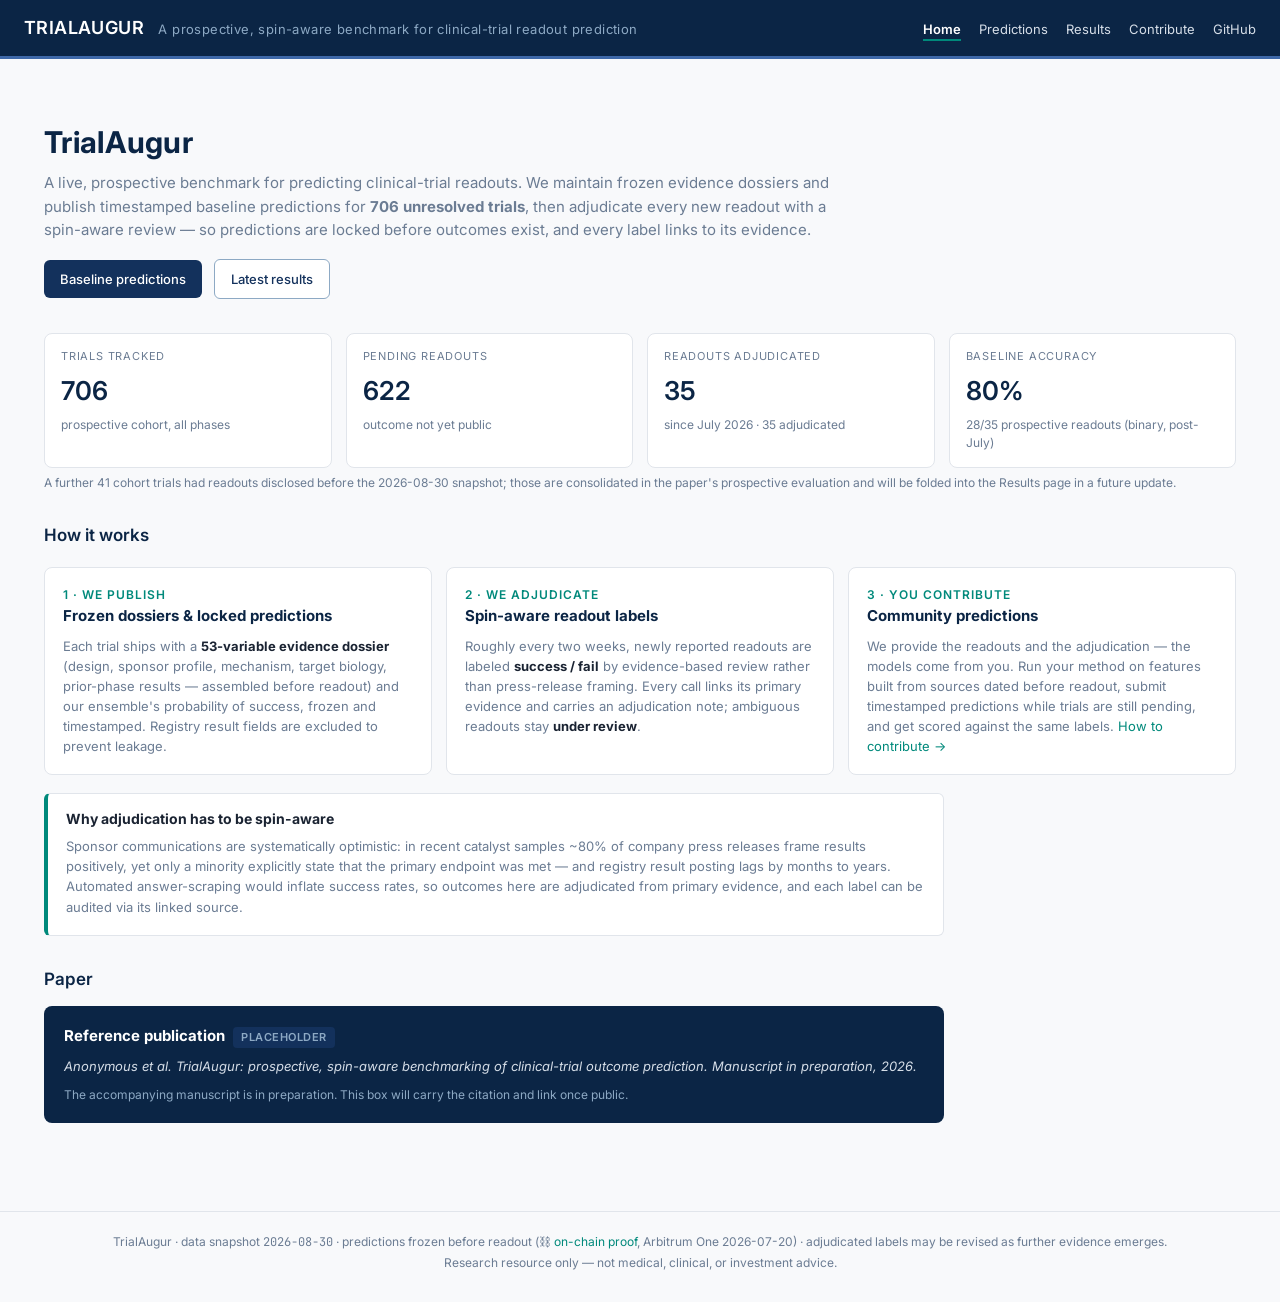
==== index.html @ 7155c8dd "TrialAugur static site Co-Authored-By: Claude Fable 5 <noreply@anthropic.com> Claude-Session: https:" ====
<!doctype html>
<html lang="en">
<head>
  <meta charset="utf-8">
  <meta name="viewport" content="width=device-width, initial-scale=1">
  <title>TrialAugur — prospective clinical-trial readout benchmark</title>
  <meta name="description" content="A prospective, spin-aware benchmark for clinical-trial outcome prediction: frozen evidence dossiers, timestamped baseline predictions, and biweekly adjudicated readouts.">
  <link rel="icon" href="data:image/svg+xml,<svg xmlns='http://www.w3.org/2000/svg' viewBox='0 0 100 100'><text y='.9em' font-size='90'>🔮</text></svg>">
  <link rel="preconnect" href="https://fonts.googleapis.com">
  <link rel="preconnect" href="https://fonts.gstatic.com" crossorigin>
  <link href="https://fonts.googleapis.com/css2?family=Inter:wght@400;500;600;700&family=JetBrains+Mono:wght@500;600&display=swap" rel="stylesheet">
  <link rel="stylesheet" href="css/style.css?v=2">
  <script src="js/config.js?v=1"></script>
</head>
<body data-page="home">
  <div id="site-header"></div>

  <div class="container">
    <section class="hero">
      <h1>TrialAugur</h1>
      <p>A live, prospective benchmark for predicting clinical-trial readouts.
        We maintain frozen evidence dossiers and publish timestamped baseline
        predictions for <b>706 unresolved trials</b>, then adjudicate every new
        readout with a spin-aware review — so predictions are locked before
        outcomes exist, and every label links to its evidence.</p>
      <p style="margin-top:14px">
        <a class="btn" href="predictions.html">Baseline predictions</a>
        <a class="btn secondary" href="results.html">Latest results</a>
      </p>
    </section>

    <section class="stats" id="stats">
      <div class="stat-card"><div class="label">Trials tracked</div><div class="value" id="stat-cohort">—</div><div class="detail">prospective cohort, all phases</div></div>
      <div class="stat-card"><div class="label">Pending readouts</div><div class="value" id="stat-pending">—</div><div class="detail">outcome not yet public</div></div>
      <div class="stat-card"><div class="label">Readouts adjudicated</div><div class="value" id="stat-reported">—</div><div class="detail" id="stat-reported-detail">since July 2026</div></div>
      <div class="stat-card"><div class="label">Baseline accuracy</div><div class="value" id="stat-acc">—</div><div class="detail" id="stat-acc-detail">on adjudicated readouts</div></div>
    </section>
    <p class="stats-footnote" id="stats-footnote"></p>

    <h2 class="section-title">How it works</h2>
    <section class="cards">
      <div class="card">
        <div class="step">1 · WE PUBLISH</div>
        <h3>Frozen dossiers &amp; locked predictions</h3>
        <p>Each trial ships with a <b>53-variable evidence dossier</b> (design,
          sponsor profile, mechanism, target biology, prior-phase results — assembled
          before readout) and our ensemble's probability of success, frozen and
          timestamped. Registry result fields are excluded to prevent leakage.</p>
      </div>
      <div class="card">
        <div class="step">2 · WE ADJUDICATE</div>
        <h3>Spin-aware readout labels</h3>
        <p>Roughly every two weeks, newly reported readouts are labeled
          <b>success / fail</b> by evidence-based review rather than press-release
          framing. Every call links its primary evidence and carries an
          adjudication note; ambiguous readouts stay <b>under review</b>.</p>
      </div>
      <div class="card">
        <div class="step">3 · YOU CONTRIBUTE</div>
        <h3>Community predictions</h3>
        <p>We provide the readouts and the adjudication — the models come from you.
          Run your method on features built from sources dated before readout,
          submit timestamped predictions while trials are still pending, and get
          scored against the same labels.
          <a href="contribute.html">How to contribute →</a></p>
      </div>
    </section>

    <div class="callout">
      <h3>Why adjudication has to be spin-aware</h3>
      <p>Sponsor communications are systematically optimistic: in recent catalyst
        samples ~80% of company press releases frame results positively, yet only a
        minority explicitly state that the primary endpoint was met — and registry
        result posting lags by months to years. Automated answer-scraping would
        inflate success rates, so outcomes here are adjudicated from primary
        evidence, and each label can be audited via its linked source.</p>
    </div>

    <h2 class="section-title">Paper</h2>
    <div class="paper-box">
      <h3>Reference publication<span class="placeholder-tag" id="paper-tag">PLACEHOLDER</span></h3>
      <div class="cite" id="paper-cite">—</div>
      <p style="font-size:12px;margin:10px 0 0;color:var(--navy-300)" id="paper-note">
        The accompanying manuscript is in preparation. This box will carry the
        citation and link once public.</p>
    </div>
  </div>

  <div id="site-footer"></div>
  <script src="js/common.js?v=1"></script>
  <script src="js/home.js?v=2"></script>
</body>
</html>
---- css/style.css ----
/* TrialAugur — navy/professional theme (same family as pharma-pipeline-web) */

:root {
  --navy-900: #0B2545;
  --navy-700: #13315C;
  --navy-500: #3E68A8;
  --navy-300: #8DA9C4;
  --navy-100: #D6DEE8;
  --bg: #F8F9FB;
  --surface: #FFFFFF;
  --border: #E1E5EB;
  --text: #1A2332;
  --text-muted: #6B7C93;
  --accent: #00897B;

  /* status colors: always paired with a text label, never color alone */
  --ok-bg: #DFF1E5;      --ok-ink: #14603A;
  --bad-bg: #FBE4E1;     --bad-ink: #96261B;
  --warn-bg: #FCEFD6;    --warn-ink: #7A5200;
  --neutral-bg: #E9EDF2; --neutral-ink: #4E5E73;
  --info-bg: #DEE8F5;    --info-ink: #1C4D8F;
}

* { box-sizing: border-box; }

html, body {
  margin: 0;
  padding: 0;
  background: var(--bg);
  color: var(--text);
  font-family: 'Inter', -apple-system, BlinkMacSystemFont, 'Segoe UI', Helvetica, Arial, sans-serif;
  font-size: 14px;
  line-height: 1.55;
  -webkit-font-smoothing: antialiased;
}

a { color: var(--accent); text-decoration: none; }
a:hover { text-decoration: underline; }
.mono { font-family: 'JetBrains Mono', 'SF Mono', Menlo, monospace; }

/* ---------- top bar ---------- */
header.topbar {
  background: var(--navy-900);
  color: #fff;
  padding: 14px 24px;
  display: flex;
  align-items: baseline;
  justify-content: space-between;
  gap: 16px;
  flex-wrap: wrap;
  border-bottom: 3px solid var(--navy-500);
}
header.topbar .brand { font-size: 18px; font-weight: 600; letter-spacing: 0.4px; }
header.topbar .brand a { color: #fff; }
header.topbar .brand a:hover { text-decoration: none; }
header.topbar .brand .sub {
  font-weight: 400; color: var(--navy-300);
  margin-left: 10px; font-size: 13px;
}
header.topbar nav { display: flex; flex-wrap: wrap; gap: 2px 18px; }
header.topbar nav a { color: var(--navy-100); font-size: 13px; }
header.topbar nav a:hover { color: #fff; text-decoration: none; }
header.topbar nav a.active { color: #fff; font-weight: 600; border-bottom: 2px solid var(--accent); }

/* ---------- page scaffolding ---------- */
.container { max-width: 1240px; margin: 0 auto; padding: 24px; }
.container.narrow { max-width: 900px; }

.page-title { font-size: 22px; font-weight: 600; margin: 4px 0 4px; color: var(--navy-900); }
.page-intro { color: var(--text-muted); max-width: 860px; margin: 0 0 18px; }
.page-intro b { color: var(--text); }

/* ---------- hero (home) ---------- */
.hero { padding: 36px 0 8px; }
.hero h1 { font-size: 30px; margin: 0 0 6px; color: var(--navy-900); letter-spacing: 0.3px; }
.hero p { font-size: 15px; color: var(--text-muted); max-width: 820px; margin: 0; }

/* ---------- stat tiles ---------- */
.stats {
  display: grid;
  grid-template-columns: repeat(auto-fit, minmax(170px, 1fr));
  gap: 14px;
  margin: 22px 0 6px;
}
.stat-card {
  background: var(--surface);
  border: 1px solid var(--border);
  border-radius: 8px;
  padding: 14px 16px;
}
.stat-card .label {
  font-size: 11px; text-transform: uppercase; letter-spacing: 0.8px;
  color: var(--text-muted); margin-bottom: 6px;
}
.stat-card .value { font-size: 26px; font-weight: 600; color: var(--navy-900); }
.stat-card .detail { font-size: 12px; color: var(--text-muted); margin-top: 4px; }
.stats-footnote { font-size: 12px; color: var(--text-muted); margin: 6px 0 0; }

/* ---------- cards / sections ---------- */
.cards {
  display: grid;
  grid-template-columns: repeat(auto-fit, minmax(260px, 1fr));
  gap: 14px;
  margin: 18px 0;
}
.card {
  background: var(--surface);
  border: 1px solid var(--border);
  border-radius: 8px;
  padding: 18px;
}
.card h3 { margin: 0 0 8px; font-size: 15px; color: var(--navy-900); }
.card .step { color: var(--accent); font-weight: 600; font-size: 12px; letter-spacing: 1px; }
.card p { margin: 6px 0 0; color: var(--text-muted); font-size: 13px; }
.card p b, .card p a { color: var(--text); }
.card p a { color: var(--accent); }

.section-title { font-size: 17px; font-weight: 600; color: var(--navy-900); margin: 30px 0 4px; }

.callout {
  background: var(--surface);
  border: 1px solid var(--border);
  border-left: 4px solid var(--accent);
  border-radius: 6px;
  padding: 14px 18px;
  margin: 14px 0;
  max-width: 900px;
}
.callout h3 { margin: 0 0 6px; font-size: 14px; }
.callout p { margin: 4px 0; font-size: 13px; color: var(--text-muted); }

.paper-box {
  background: var(--navy-900);
  color: var(--navy-100);
  border-radius: 8px;
  padding: 18px 20px;
  margin: 14px 0 24px;
  max-width: 900px;
}
.paper-box h3 { color: #fff; margin: 0 0 8px; font-size: 15px; }
.paper-box .cite { font-size: 13px; font-style: italic; }
.paper-box .placeholder-tag {
  display: inline-block; font-style: normal; font-size: 11px; font-weight: 600;
  background: var(--navy-700); color: var(--navy-300);
  border-radius: 4px; padding: 2px 8px; margin-left: 8px; letter-spacing: 0.5px;
}
.paper-box a { color: #8FD9CF; }

/* ---------- buttons ---------- */
.btn {
  display: inline-block;
  background: var(--navy-700);
  color: #fff;
  border-radius: 6px;
  padding: 9px 16px;
  font-size: 13px;
  font-weight: 500;
  margin: 4px 8px 4px 0;
}
.btn:hover { background: var(--navy-500); text-decoration: none; }
.btn .size { color: var(--navy-300); font-weight: 400; margin-left: 6px; }
.btn.secondary { background: var(--surface); color: var(--navy-700); border: 1px solid var(--navy-300); }
.btn.secondary:hover { background: var(--navy-100); }

/* ---------- badges ---------- */
.badge {
  display: inline-block;
  border-radius: 999px;
  padding: 2px 10px;
  font-size: 12px;
  font-weight: 600;
  white-space: nowrap;
}
.b-success { background: var(--ok-bg); color: var(--ok-ink); }
.b-fail { background: var(--bad-bg); color: var(--bad-ink); }
.b-unclear { background: var(--warn-bg); color: var(--warn-ink); }
.b-pending { background: var(--neutral-bg); color: var(--neutral-ink); }
.b-reported { background: var(--info-bg); color: var(--info-ink); }
.b-call-s { background: var(--surface); color: var(--ok-ink); border: 1px solid var(--ok-ink); }
.b-call-f { background: var(--surface); color: var(--bad-ink); border: 1px solid var(--bad-ink); }

.tick-good { color: var(--ok-ink); font-weight: 700; }
.tick-bad { color: var(--bad-ink); font-weight: 700; }
.muted { color: var(--text-muted); }

/* ---------- on-chain proof block ---------- */
details.chain-proof {
  background: var(--surface);
  border: 1px solid var(--border);
  border-radius: 6px;
  margin: 0 0 6px;
  max-width: 900px;
  font-size: 12.5px;
}
details.chain-proof summary {
  cursor: pointer;
  padding: 8px 12px;
  color: var(--text-muted);
  list-style-position: inside;
}
details.chain-proof summary:hover { color: var(--text); }
details.chain-proof .chain-body { padding: 2px 14px 12px; color: var(--text-muted); }
details.chain-proof .chain-body p { margin: 6px 0; }
details.chain-proof table { border-collapse: collapse; margin: 8px 0; }
details.chain-proof th, details.chain-proof td {
  border: 1px solid var(--border); padding: 4px 9px; font-size: 12px; text-align: left;
}
details.chain-proof th { background: #EFF2F6; color: var(--navy-900); }
details.chain-proof .chain-alt { color: var(--text-muted); font-size: 11px; margin-left: 6px; }

/* ---------- filter row ---------- */
.filters {
  display: flex;
  flex-wrap: wrap;
  gap: 10px;
  align-items: center;
  margin: 14px 0;
}
.filters input[type="search"], .filters select {
  border: 1px solid var(--border);
  border-radius: 6px;
  background: var(--surface);
  color: var(--text);
  padding: 8px 10px;
  font-size: 13px;
  font-family: inherit;
}
.filters input[type="search"] { min-width: 260px; flex: 1 1 260px; max-width: 420px; }
.filters .hint { color: var(--text-muted); font-size: 12px; margin-left: auto; }

/* ---------- tables (Tabulator overrides) ---------- */
#grid { border: 1px solid var(--border); border-radius: 8px; overflow: hidden; background: var(--surface); }
.tabulator { border: none; background: var(--surface); font-size: 13px; }
.tabulator .tabulator-header {
  background: #EFF2F6; border-bottom: 2px solid var(--navy-100);
  color: var(--navy-900); font-weight: 600;
}
.tabulator .tabulator-header .tabulator-col { background: transparent; }
.tabulator-row { border-bottom: 1px solid #EDF0F4; }
.tabulator-row.tabulator-row-even { background: #FBFCFD; }
.tabulator-row:hover { background: #F0F4F9 !important; }
.tabulator .tabulator-cell { padding: 8px 10px; }
.tabulator .tabulator-cell.wrap { white-space: normal; line-height: 1.4; }
a.nct { color: var(--navy-500); font-weight: 600; }

/* ---------- trial detail (dossier) page ---------- */
.tabulator-row { cursor: pointer; }
.kv-card { padding: 6px 18px 10px; }
.kv-card .kv {
  display: grid;
  grid-template-columns: 260px 1fr;
  gap: 12px;
  padding: 7px 0;
  border-bottom: 1px solid #EDF0F4;
  font-size: 13px;
}
.kv-card .kv:last-child, .kv-card details.field:last-child { border-bottom: none; }
.kv-card .k, details.field .k {
  color: var(--text-muted);
  font-family: 'JetBrains Mono', Menlo, monospace;
  font-size: 12px;
  word-break: break-all;
}
.kv-card .v { color: var(--text); overflow-wrap: anywhere; }
.kv-card details.field { border-bottom: 1px solid #EDF0F4; padding: 7px 0; font-size: 13px; }
.kv-card details.field summary {
  cursor: pointer;
  display: grid;
  grid-template-columns: 260px 1fr;
  gap: 12px;
  list-style: none;
}
.kv-card details.field summary::before { content: "▸ "; color: var(--text-muted); position: absolute; margin-left: -14px; }
.kv-card details.field[open] summary::before { content: "▾ "; }
.kv-card pre.val {
  background: #F4F6F9;
  border: 1px solid var(--border);
  border-radius: 6px;
  padding: 10px 12px;
  margin: 8px 0 4px;
  overflow-x: auto;
  max-height: 480px;
  overflow-y: auto;
  white-space: pre-wrap;
  overflow-wrap: anywhere;
  font-family: 'JetBrains Mono', Menlo, monospace;
  font-size: 12px;
  line-height: 1.5;
}
@media (max-width: 640px) {
  .kv-card .kv, .kv-card details.field summary { grid-template-columns: 1fr; gap: 2px; }
}

/* ---------- prose pages (contribute) ---------- */
.prose { max-width: 860px; }
.prose h2 { font-size: 17px; color: var(--navy-900); margin: 26px 0 8px; }
.prose p, .prose li { font-size: 14px; color: var(--text); }
.prose li { margin: 4px 0; }
.prose code {
  font-family: 'JetBrains Mono', Menlo, monospace;
  background: var(--navy-100); border-radius: 4px; padding: 1px 6px; font-size: 12.5px;
}
.prose table { border-collapse: collapse; margin: 10px 0; width: 100%; }
.prose th, .prose td { border: 1px solid var(--border); padding: 8px 10px; font-size: 13px; text-align: left; }
.prose th { background: #EFF2F6; color: var(--navy-900); }
.prose pre {
  background: var(--navy-900); color: #D6DEE8;
  border-radius: 8px; padding: 14px 16px; overflow-x: auto;
  font-family: 'JetBrains Mono', Menlo, monospace; font-size: 12.5px; line-height: 1.5;
}

/* ---------- footer ---------- */
footer {
  margin-top: 40px;
  padding: 18px 24px 26px;
  border-top: 1px solid var(--border);
  color: var(--text-muted);
  font-size: 12px;
  text-align: center;
}
footer div { margin: 3px 0; }

@media (max-width: 640px) {
  .container { padding: 14px; }
  .hero h1 { font-size: 24px; }
  header.topbar { padding: 12px 14px; }
}

/* ---------- model evaluation module (results page) ---------- */
.eval-block { margin: 18px 0 30px; padding: 18px 20px; background: #fff;
  border: 1px solid var(--border, #e3e7ee); border-radius: 10px; }
.eval-title { font-size: 18px; margin: 18px 0 6px; color: var(--navy-900, #111c33); }
.eval-block h3 { font-size: 14.5px; margin: 18px 0 2px; color: var(--navy-900, #111c33); }
.eval-sub { font-size: 12.5px; color: var(--text-muted, #66708a); margin: 2px 0 8px; }
.eval-scroll { overflow-x: auto; }
.eval-table { border-collapse: collapse; width: 100%; font-size: 13px; }
.eval-table th, .eval-table td { padding: 6px 10px; text-align: left;
  border-bottom: 1px solid var(--border, #e8ebf1); white-space: nowrap; }
.eval-table td:first-child { white-space: normal; min-width: 220px; }
.eval-table thead th { font-size: 11.5px; text-transform: uppercase; letter-spacing: .4px;
  color: var(--text-muted, #66708a); border-bottom: 2px solid var(--border, #dde2ea); }
.eval-table tbody tr:hover { background: #f7f9fc; }
.eval-notes { margin-top: 12px; font-size: 12.5px; color: var(--text-muted, #66708a); }
.eval-notes summary { cursor: pointer; font-weight: 600; }
.eval-notes ul { margin: 8px 0 0 18px; padding: 0; }
.eval-notes li { margin: 4px 0; }

/* evaluation figure */
.eval-fig { margin: 18px 0 4px; }
.eval-fig img { max-width: 100%; height: auto; border: 1px solid #e3e7ee; border-radius: 8px; }
.eval-fig figcaption { font-size: 12px; color: #66708a; margin-top: 6px; }

/* market reaction */
.pos { color: #008300; }
.neg { color: #e34948; }
.mkt-note { font-size: 11.5px; color: #66708a; white-space: normal; min-width: 140px; }
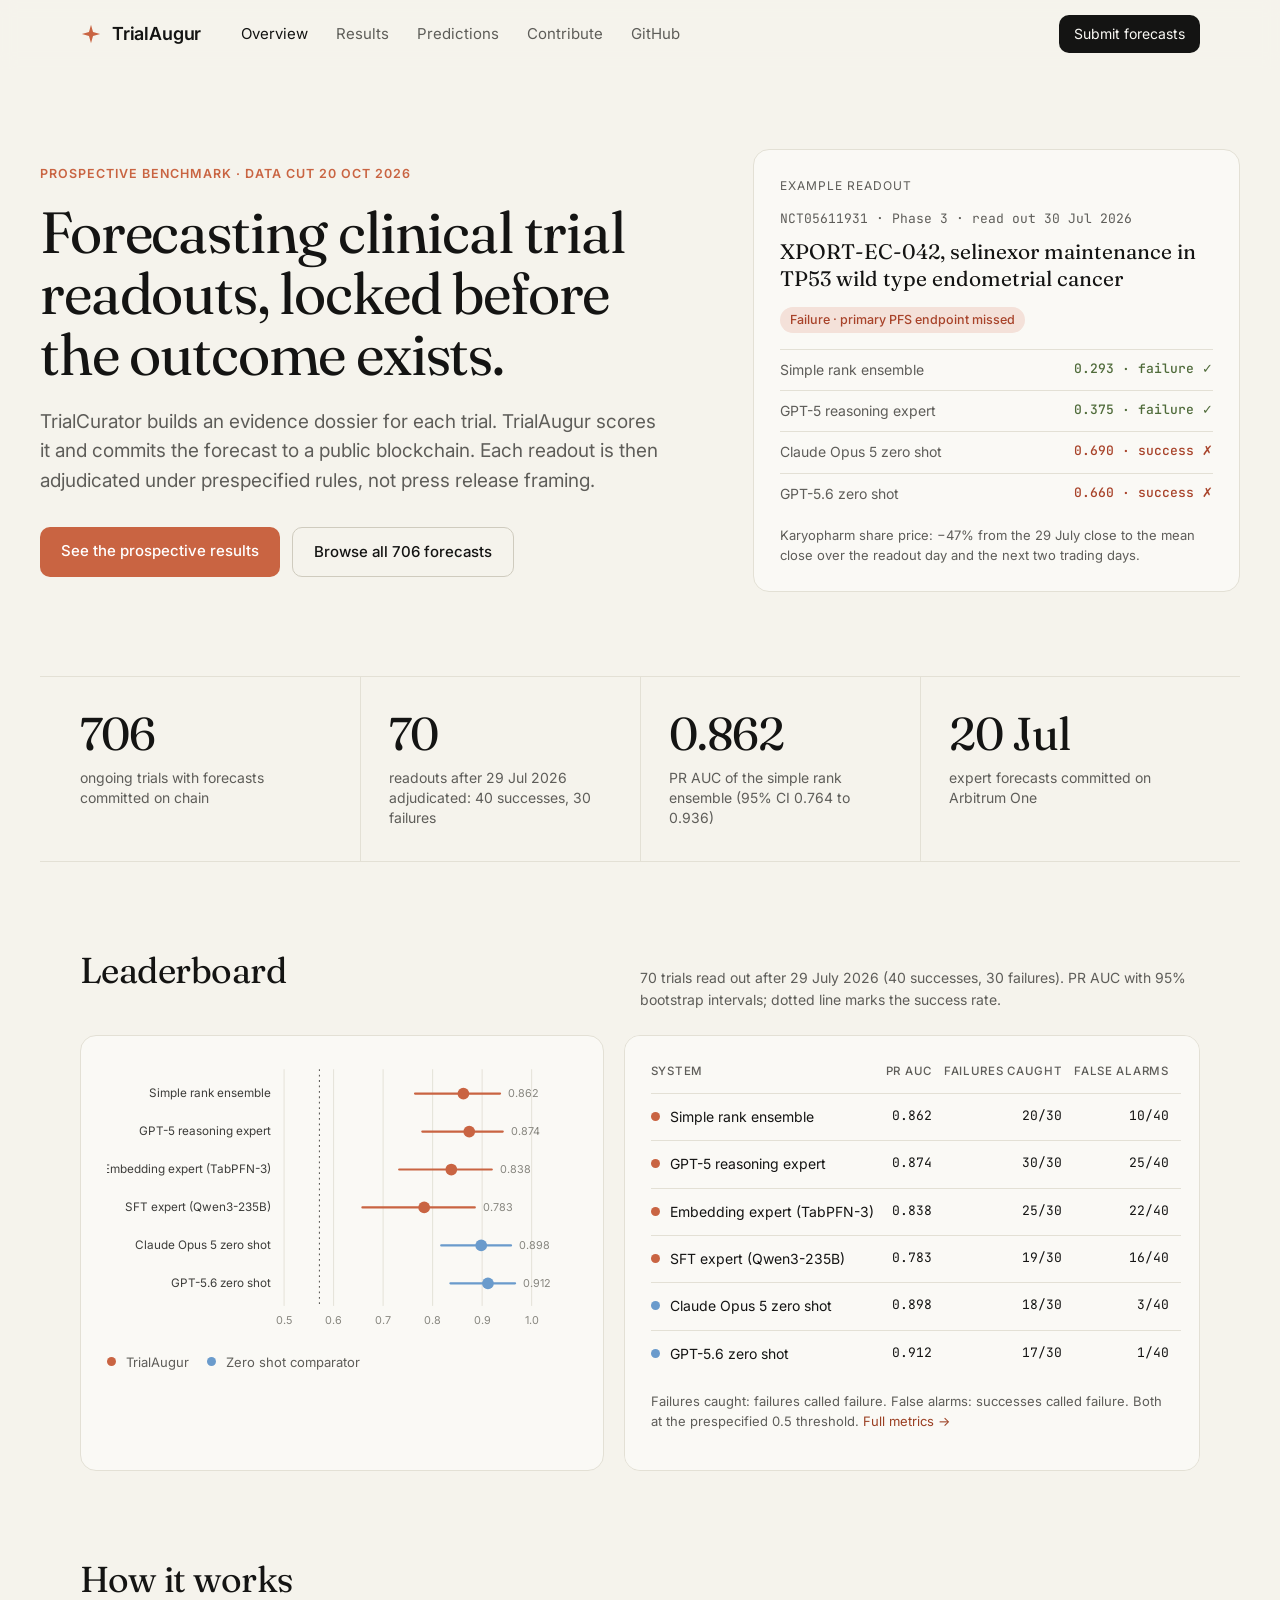
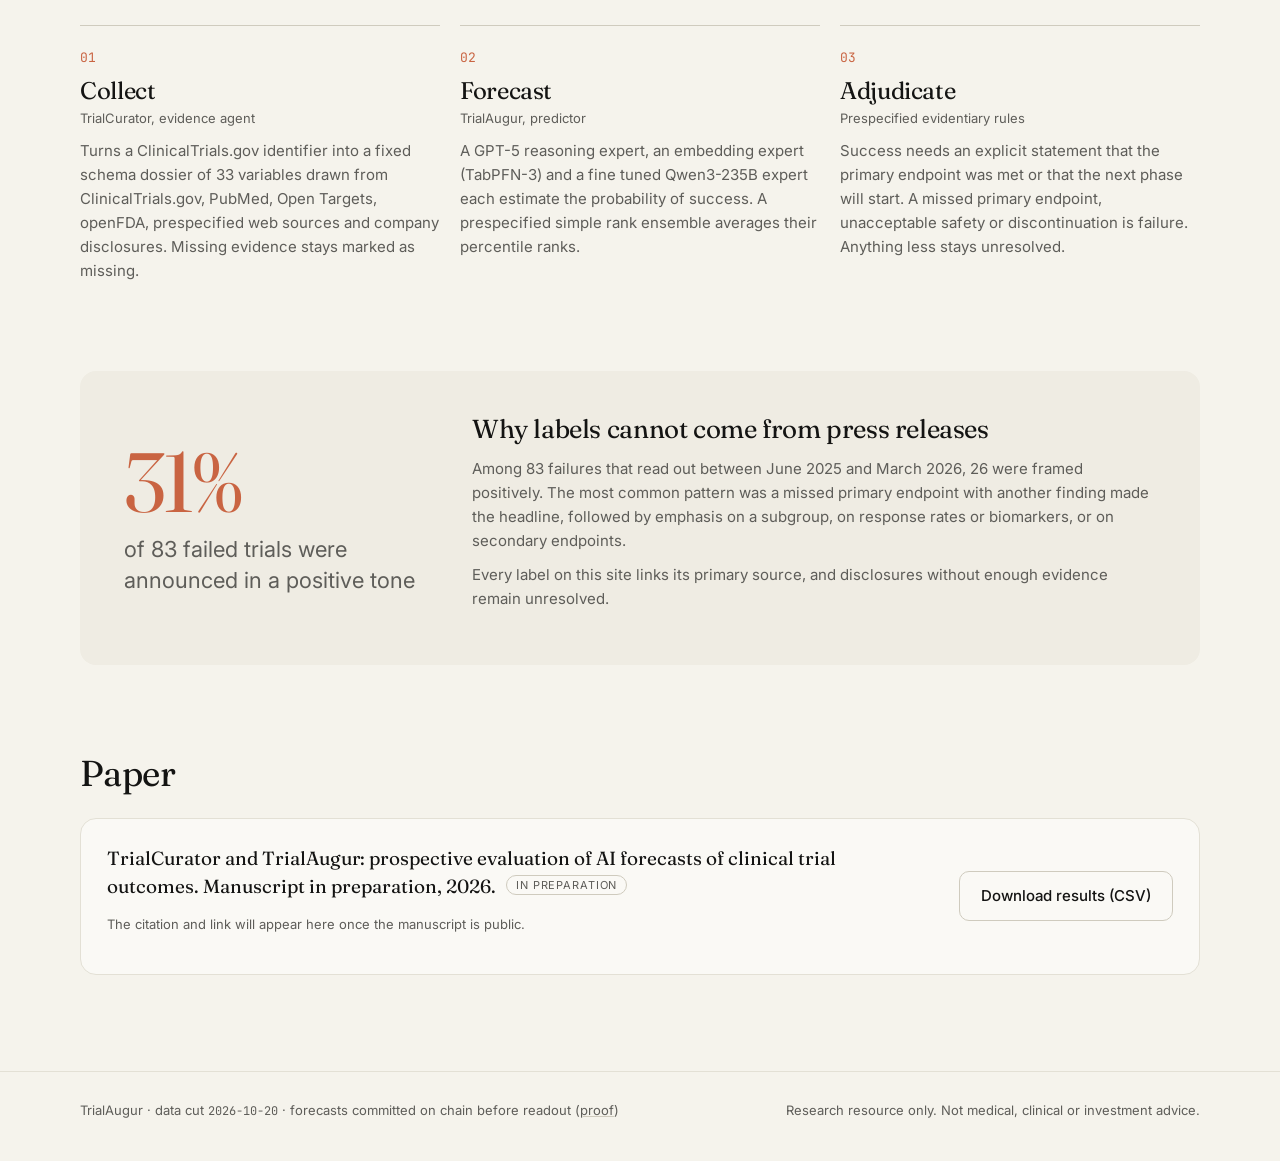
==== commit a75703ee: "Redesign site and update to the paper data cut of 20 Oct 2026 Warm editorial theme. Prospective eval" ====
--- a/index.html
+++ b/index.html
@@ -3,91 +3,92 @@
 <head>
   <meta charset="utf-8">
   <meta name="viewport" content="width=device-width, initial-scale=1">
-  <title>TrialAugur — prospective clinical-trial readout benchmark</title>
-  <meta name="description" content="A prospective, spin-aware benchmark for clinical-trial outcome prediction: frozen evidence dossiers, timestamped baseline predictions, and biweekly adjudicated readouts.">
-  <link rel="icon" href="data:image/svg+xml,<svg xmlns='http://www.w3.org/2000/svg' viewBox='0 0 100 100'><text y='.9em' font-size='90'>🔮</text></svg>">
+  <title>TrialAugur</title>
+  <meta name="description" content="Prospective benchmark for clinical trial readout prediction: forecasts committed on chain before readout, outcomes adjudicated under prespecified rules.">
+  <link rel="icon" href="data:image/svg+xml,<svg xmlns='http://www.w3.org/2000/svg' viewBox='0 0 24 24'><path d='M12 2l2.2 7.8L22 12l-7.8 2.2L12 22l-2.2-7.8L2 12l7.8-2.2z' fill='%23C96442'/></svg>">
   <link rel="preconnect" href="https://fonts.googleapis.com">
   <link rel="preconnect" href="https://fonts.gstatic.com" crossorigin>
-  <link href="https://fonts.googleapis.com/css2?family=Inter:wght@400;500;600;700&family=JetBrains+Mono:wght@500;600&display=swap" rel="stylesheet">
-  <link rel="stylesheet" href="css/style.css?v=2">
-  <script src="js/config.js?v=1"></script>
+  <link href="https://fonts.googleapis.com/css2?family=Fraunces:opsz,wght@9..144,400;9..144,500&family=Inter:wght@400;500;600&family=JetBrains+Mono:wght@400;500&display=swap" rel="stylesheet">
+  <link rel="stylesheet" href="css/style.css?v=10">
+  <script src="js/config.js?v=10"></script>
 </head>
 <body data-page="home">
   <div id="site-header"></div>
 
-  <div class="container">
-    <section class="hero">
-      <h1>TrialAugur</h1>
-      <p>A live, prospective benchmark for predicting clinical-trial readouts.
-        We maintain frozen evidence dossiers and publish timestamped baseline
-        predictions for <b>706 unresolved trials</b>, then adjudicate every new
-        readout with a spin-aware review — so predictions are locked before
-        outcomes exist, and every label links to its evidence.</p>
-      <p style="margin-top:14px">
-        <a class="btn" href="predictions.html">Baseline predictions</a>
-        <a class="btn secondary" href="results.html">Latest results</a>
-      </p>
-    </section>
+  <section class="hero"><div class="wrap heroin">
+    <div>
+      <div class="eyebrow">Prospective benchmark · data cut 20 Oct 2026</div>
+      <h1>Forecasting clinical trial readouts, locked before the outcome exists.</h1>
+      <p class="lede">TrialCurator builds an evidence dossier for each trial. TrialAugur scores it and commits the
+        forecast to a public blockchain. Each readout is then adjudicated under prespecified rules, not press release framing.</p>
+      <div class="btns">
+        <a class="btn primary" href="results.html">See the prospective results</a>
+        <a class="btn ghost" href="predictions.html">Browse all 706 forecasts</a>
+      </div>
+    </div>
+    <div class="card case" id="case"></div>
+  </div></section>
 
-    <section class="stats" id="stats">
-      <div class="stat-card"><div class="label">Trials tracked</div><div class="value" id="stat-cohort">—</div><div class="detail">prospective cohort, all phases</div></div>
-      <div class="stat-card"><div class="label">Pending readouts</div><div class="value" id="stat-pending">—</div><div class="detail">outcome not yet public</div></div>
-      <div class="stat-card"><div class="label">Readouts adjudicated</div><div class="value" id="stat-reported">—</div><div class="detail" id="stat-reported-detail">since July 2026</div></div>
-      <div class="stat-card"><div class="label">Baseline accuracy</div><div class="value" id="stat-acc">—</div><div class="detail" id="stat-acc-detail">on adjudicated readouts</div></div>
-    </section>
-    <p class="stats-footnote" id="stats-footnote"></p>
+  <section class="wrap stats">
+    <div class="stat"><div class="v" id="s-cohort">706</div><div class="l">ongoing trials with forecasts committed on chain</div></div>
+    <div class="stat"><div class="v" id="s-eval">70</div><div class="l" id="s-eval-l">readouts after 29 Jul 2026 adjudicated</div></div>
+    <div class="stat"><div class="v" id="s-prauc">0.862</div><div class="l" id="s-prauc-l">PR AUC of the simple rank ensemble</div></div>
+    <div class="stat"><div class="v">20 Jul</div><div class="l">expert forecasts committed on Arbitrum One</div></div>
+  </section>
 
-    <h2 class="section-title">How it works</h2>
-    <section class="cards">
-      <div class="card">
-        <div class="step">1 · WE PUBLISH</div>
-        <h3>Frozen dossiers &amp; locked predictions</h3>
-        <p>Each trial ships with a <b>53-variable evidence dossier</b> (design,
-          sponsor profile, mechanism, target biology, prior-phase results — assembled
-          before readout) and our ensemble's probability of success, frozen and
-          timestamped. Registry result fields are excluded to prevent leakage.</p>
+  <section class="wrap section">
+    <div class="sechead"><h2>Leaderboard</h2>
+      <p id="lb-sub">PR AUC with 95% bootstrap intervals; success is the positive class. Dotted line marks the success rate.</p></div>
+    <div class="grid2">
+      <div class="card"><div id="lb-chart"></div>
+        <div class="legend"><span><span class="dot o"></span>TrialAugur</span><span><span class="dot c"></span>Zero shot comparator</span></div></div>
+      <div class="card scroll"><table class="t" id="lb-table"></table>
+        <p class="note">Failures caught: failures called failure. False alarms: successes called failure. Both at the prespecified 0.5 threshold.
+          <a href="results.html">Full metrics →</a></p></div>
+    </div>
+  </section>
+
+  <section class="wrap section">
+    <div class="sechead"><h2>How it works</h2></div>
+    <div class="steps">
+      <div class="step"><div class="n">01</div><h3>Collect</h3><div class="who">TrialCurator, evidence agent</div>
+        <p>Turns a ClinicalTrials.gov identifier into a fixed schema dossier of 33 variables drawn from ClinicalTrials.gov,
+          PubMed, Open Targets, openFDA, prespecified web sources and company disclosures. Missing evidence stays marked as missing.</p></div>
+      <div class="step"><div class="n">02</div><h3>Forecast</h3><div class="who">TrialAugur, predictor</div>
+        <p>A GPT-5 reasoning expert, an embedding expert (TabPFN-3) and a fine tuned Qwen3-235B expert each estimate the
+          probability of success. A prespecified simple rank ensemble averages their percentile ranks.</p></div>
+      <div class="step"><div class="n">03</div><h3>Adjudicate</h3><div class="who">Prespecified evidentiary rules</div>
+        <p>Success needs an explicit statement that the primary endpoint was met or that the next phase will start. A missed
+          primary endpoint, unacceptable safety or discontinuation is failure. Anything less stays unresolved.</p></div>
+    </div>
+  </section>
+
+  <section class="wrap section">
+    <div class="callout">
+      <div class="big">31%<small>of 83 failed trials were announced in a positive tone</small></div>
+      <div>
+        <h3>Why labels cannot come from press releases</h3>
+        <p>Among 83 failures that read out between June 2025 and March 2026, 26 were framed positively. The most common
+          pattern was a missed primary endpoint with another finding made the headline, followed by emphasis on a subgroup,
+          on response rates or biomarkers, or on secondary endpoints.</p>
+        <p>Every label on this site links its primary source, and disclosures without enough evidence remain unresolved.</p>
       </div>
-      <div class="card">
-        <div class="step">2 · WE ADJUDICATE</div>
-        <h3>Spin-aware readout labels</h3>
-        <p>Roughly every two weeks, newly reported readouts are labeled
-          <b>success / fail</b> by evidence-based review rather than press-release
-          framing. Every call links its primary evidence and carries an
-          adjudication note; ambiguous readouts stay <b>under review</b>.</p>
+    </div>
+  </section>
+
+  <section class="wrap section">
+    <div class="sechead"><h2>Paper</h2></div>
+    <div class="card paper">
+      <div>
+        <div class="cite"><span id="paper-cite"></span><span class="tag" id="paper-tag">In preparation</span></div>
+        <p class="note" id="paper-note">The citation and link will appear here once the manuscript is public.</p>
       </div>
-      <div class="card">
-        <div class="step">3 · YOU CONTRIBUTE</div>
-        <h3>Community predictions</h3>
-        <p>We provide the readouts and the adjudication — the models come from you.
-          Run your method on features built from sources dated before readout,
-          submit timestamped predictions while trials are still pending, and get
-          scored against the same labels.
-          <a href="contribute.html">How to contribute →</a></p>
-      </div>
-    </section>
-
-    <div class="callout">
-      <h3>Why adjudication has to be spin-aware</h3>
-      <p>Sponsor communications are systematically optimistic: in recent catalyst
-        samples ~80% of company press releases frame results positively, yet only a
-        minority explicitly state that the primary endpoint was met — and registry
-        result posting lags by months to years. Automated answer-scraping would
-        inflate success rates, so outcomes here are adjudicated from primary
-        evidence, and each label can be audited via its linked source.</p>
+      <a class="btn ghost" href="downloads/trialaugur_prospective_matrix.csv" download>Download results (CSV)</a>
     </div>
-
-    <h2 class="section-title">Paper</h2>
-    <div class="paper-box">
-      <h3>Reference publication<span class="placeholder-tag" id="paper-tag">PLACEHOLDER</span></h3>
-      <div class="cite" id="paper-cite">—</div>
-      <p style="font-size:12px;margin:10px 0 0;color:var(--navy-300)" id="paper-note">
-        The accompanying manuscript is in preparation. This box will carry the
-        citation and link once public.</p>
-    </div>
-  </div>
+  </section>
 
   <div id="site-footer"></div>
-  <script src="js/common.js?v=1"></script>
-  <script src="js/home.js?v=2"></script>
+  <script src="js/common.js?v=10"></script>
+  <script src="js/home.js?v=10"></script>
 </body>
 </html>
--- a/css/style.css
+++ b/css/style.css
@@ -1,356 +1,282 @@
-/* TrialAugur — navy/professional theme (same family as pharma-pipeline-web) */
+/* TrialAugur: warm editorial theme (ivory paper, serif display, clay accent) */
 
 :root {
-  --navy-900: #0B2545;
-  --navy-700: #13315C;
-  --navy-500: #3E68A8;
-  --navy-300: #8DA9C4;
-  --navy-100: #D6DEE8;
-  --bg: #F8F9FB;
-  --surface: #FFFFFF;
-  --border: #E1E5EB;
-  --text: #1A2332;
-  --text-muted: #6B7C93;
-  --accent: #00897B;
-
-  /* status colors: always paired with a text label, never color alone */
-  --ok-bg: #DFF1E5;      --ok-ink: #14603A;
-  --bad-bg: #FBE4E1;     --bad-ink: #96261B;
-  --warn-bg: #FCEFD6;    --warn-ink: #7A5200;
-  --neutral-bg: #E9EDF2; --neutral-ink: #4E5E73;
-  --info-bg: #DEE8F5;    --info-ink: #1C4D8F;
+  --bg: #F5F3EC;
+  --card: #FAF9F5;
+  --sunk: #EFECE3;
+  --fg: #141413;
+  --muted: #5E5D59;
+  --faint: #87867F;
+  --line: #E3E0D5;
+  --line-strong: #CFCBBE;
+  --accent: #C96442;
+  --accent-ink: #9A3F22;
+  --accent-soft: #F4E1D9;
+  --cmp: #6A9BCC;
+  --cmp-soft: #DDE8F3;
+  --ok: #4F6B3A;
+  --ok-soft: #E3EAD7;
+  --bad: #A8432A;
+  --bad-soft: #F4E1D9;
+  --neutral-soft: #E8E6DC;
+
+  --sans: 'Inter', -apple-system, 'Segoe UI', Helvetica, Arial, sans-serif;
+  --display: 'Fraunces', Georgia, 'Times New Roman', serif;
+  --mono: 'JetBrains Mono', 'SF Mono', Menlo, Consolas, monospace;
+  --r: 10px;
+  --rc: 16px;
 }
 
 * { box-sizing: border-box; }
-
-html, body {
-  margin: 0;
-  padding: 0;
+html, body { margin: 0; padding: 0; }
+body {
   background: var(--bg);
-  color: var(--text);
-  font-family: 'Inter', -apple-system, BlinkMacSystemFont, 'Segoe UI', Helvetica, Arial, sans-serif;
-  font-size: 14px;
-  line-height: 1.55;
+  color: var(--fg);
+  font-family: var(--sans);
+  font-size: 15px;
+  line-height: 1.6;
   -webkit-font-smoothing: antialiased;
 }
-
-a { color: var(--accent); text-decoration: none; }
+a { color: var(--accent-ink); text-decoration: none; }
 a:hover { text-decoration: underline; }
-.mono { font-family: 'JetBrains Mono', 'SF Mono', Menlo, monospace; }
-
-/* ---------- top bar ---------- */
-header.topbar {
-  background: var(--navy-900);
-  color: #fff;
-  padding: 14px 24px;
-  display: flex;
-  align-items: baseline;
-  justify-content: space-between;
-  gap: 16px;
-  flex-wrap: wrap;
-  border-bottom: 3px solid var(--navy-500);
-}
-header.topbar .brand { font-size: 18px; font-weight: 600; letter-spacing: 0.4px; }
-header.topbar .brand a { color: #fff; }
-header.topbar .brand a:hover { text-decoration: none; }
-header.topbar .brand .sub {
-  font-weight: 400; color: var(--navy-300);
-  margin-left: 10px; font-size: 13px;
-}
-header.topbar nav { display: flex; flex-wrap: wrap; gap: 2px 18px; }
-header.topbar nav a { color: var(--navy-100); font-size: 13px; }
-header.topbar nav a:hover { color: #fff; text-decoration: none; }
-header.topbar nav a.active { color: #fff; font-weight: 600; border-bottom: 2px solid var(--accent); }
-
-/* ---------- page scaffolding ---------- */
-.container { max-width: 1240px; margin: 0 auto; padding: 24px; }
-.container.narrow { max-width: 900px; }
-
-.page-title { font-size: 22px; font-weight: 600; margin: 4px 0 4px; color: var(--navy-900); }
-.page-intro { color: var(--text-muted); max-width: 860px; margin: 0 0 18px; }
-.page-intro b { color: var(--text); }
-
-/* ---------- hero (home) ---------- */
-.hero { padding: 36px 0 8px; }
-.hero h1 { font-size: 30px; margin: 0 0 6px; color: var(--navy-900); letter-spacing: 0.3px; }
-.hero p { font-size: 15px; color: var(--text-muted); max-width: 820px; margin: 0; }
-
-/* ---------- stat tiles ---------- */
-.stats {
-  display: grid;
-  grid-template-columns: repeat(auto-fit, minmax(170px, 1fr));
-  gap: 14px;
-  margin: 22px 0 6px;
-}
-.stat-card {
-  background: var(--surface);
-  border: 1px solid var(--border);
-  border-radius: 8px;
-  padding: 14px 16px;
-}
-.stat-card .label {
-  font-size: 11px; text-transform: uppercase; letter-spacing: 0.8px;
-  color: var(--text-muted); margin-bottom: 6px;
-}
-.stat-card .value { font-size: 26px; font-weight: 600; color: var(--navy-900); }
-.stat-card .detail { font-size: 12px; color: var(--text-muted); margin-top: 4px; }
-.stats-footnote { font-size: 12px; color: var(--text-muted); margin: 6px 0 0; }
-
-/* ---------- cards / sections ---------- */
-.cards {
-  display: grid;
-  grid-template-columns: repeat(auto-fit, minmax(260px, 1fr));
-  gap: 14px;
-  margin: 18px 0;
-}
-.card {
-  background: var(--surface);
-  border: 1px solid var(--border);
-  border-radius: 8px;
-  padding: 18px;
-}
-.card h3 { margin: 0 0 8px; font-size: 15px; color: var(--navy-900); }
-.card .step { color: var(--accent); font-weight: 600; font-size: 12px; letter-spacing: 1px; }
-.card p { margin: 6px 0 0; color: var(--text-muted); font-size: 13px; }
-.card p b, .card p a { color: var(--text); }
-.card p a { color: var(--accent); }
-
-.section-title { font-size: 17px; font-weight: 600; color: var(--navy-900); margin: 30px 0 4px; }
-
-.callout {
-  background: var(--surface);
-  border: 1px solid var(--border);
-  border-left: 4px solid var(--accent);
-  border-radius: 6px;
-  padding: 14px 18px;
-  margin: 14px 0;
-  max-width: 900px;
-}
-.callout h3 { margin: 0 0 6px; font-size: 14px; }
-.callout p { margin: 4px 0; font-size: 13px; color: var(--text-muted); }
-
-.paper-box {
-  background: var(--navy-900);
-  color: var(--navy-100);
-  border-radius: 8px;
-  padding: 18px 20px;
-  margin: 14px 0 24px;
-  max-width: 900px;
-}
-.paper-box h3 { color: #fff; margin: 0 0 8px; font-size: 15px; }
-.paper-box .cite { font-size: 13px; font-style: italic; }
-.paper-box .placeholder-tag {
-  display: inline-block; font-style: normal; font-size: 11px; font-weight: 600;
-  background: var(--navy-700); color: var(--navy-300);
-  border-radius: 4px; padding: 2px 8px; margin-left: 8px; letter-spacing: 0.5px;
-}
-.paper-box a { color: #8FD9CF; }
+.mono { font-family: var(--mono); font-size: .92em; }
+.muted { color: var(--muted); }
+b, strong { font-weight: 600; }
+
+.wrap { max-width: 1200px; margin: 0 auto; padding: 0 40px; }
+
+/* ---------- header ---------- */
+.nav { position: sticky; top: 0; z-index: 20; background: rgba(245, 243, 236, .92);
+  backdrop-filter: saturate(1.2) blur(8px); border-bottom: 1px solid transparent; }
+.nav.scrolled { border-bottom-color: var(--line); }
+.navin { display: flex; align-items: center; height: 68px; gap: 40px; }
+.logo { font-weight: 600; font-size: 18px; display: flex; align-items: center; gap: 10px;
+  letter-spacing: -.01em; color: var(--fg); }
+.logo:hover { text-decoration: none; }
+.nav nav { display: flex; gap: 28px; flex: 1; }
+.nav nav a { color: var(--muted); font-size: 15px; }
+.nav nav a.active, .nav nav a:hover { color: var(--fg); text-decoration: none; }
+.nav .cta { font-size: 14px; padding: 8px 15px; border-radius: var(--r); background: var(--fg); color: var(--card); }
+.nav .cta:hover { text-decoration: none; background: #2b2b29; }
+.menu-btn { display: none; background: none; border: 0; font-size: 22px; color: var(--fg); cursor: pointer; }
+
+/* ---------- type ---------- */
+h1, h2, h3, .display { font-family: var(--display); font-weight: 400; letter-spacing: -.015em; margin: 0; line-height: 1.15; }
+.eyebrow { font-size: 12.5px; letter-spacing: .08em; text-transform: uppercase; color: var(--accent);
+  font-weight: 600; margin-bottom: 18px; }
+.lede { font-size: 19px; line-height: 1.55; color: var(--muted); margin: 22px 0 0; max-width: 620px; }
 
 /* ---------- buttons ---------- */
-.btn {
-  display: inline-block;
-  background: var(--navy-700);
-  color: #fff;
-  border-radius: 6px;
-  padding: 9px 16px;
-  font-size: 13px;
-  font-weight: 500;
-  margin: 4px 8px 4px 0;
-}
-.btn:hover { background: var(--navy-500); text-decoration: none; }
-.btn .size { color: var(--navy-300); font-weight: 400; margin-left: 6px; }
-.btn.secondary { background: var(--surface); color: var(--navy-700); border: 1px solid var(--navy-300); }
-.btn.secondary:hover { background: var(--navy-100); }
-
-/* ---------- badges ---------- */
-.badge {
-  display: inline-block;
-  border-radius: 999px;
-  padding: 2px 10px;
-  font-size: 12px;
-  font-weight: 600;
-  white-space: nowrap;
-}
-.b-success { background: var(--ok-bg); color: var(--ok-ink); }
-.b-fail { background: var(--bad-bg); color: var(--bad-ink); }
-.b-unclear { background: var(--warn-bg); color: var(--warn-ink); }
-.b-pending { background: var(--neutral-bg); color: var(--neutral-ink); }
-.b-reported { background: var(--info-bg); color: var(--info-ink); }
-.b-call-s { background: var(--surface); color: var(--ok-ink); border: 1px solid var(--ok-ink); }
-.b-call-f { background: var(--surface); color: var(--bad-ink); border: 1px solid var(--bad-ink); }
-
-.tick-good { color: var(--ok-ink); font-weight: 700; }
-.tick-bad { color: var(--bad-ink); font-weight: 700; }
-.muted { color: var(--text-muted); }
-
-/* ---------- on-chain proof block ---------- */
-details.chain-proof {
-  background: var(--surface);
-  border: 1px solid var(--border);
-  border-radius: 6px;
-  margin: 0 0 6px;
-  max-width: 900px;
-  font-size: 12.5px;
-}
-details.chain-proof summary {
-  cursor: pointer;
-  padding: 8px 12px;
-  color: var(--text-muted);
-  list-style-position: inside;
-}
-details.chain-proof summary:hover { color: var(--text); }
-details.chain-proof .chain-body { padding: 2px 14px 12px; color: var(--text-muted); }
-details.chain-proof .chain-body p { margin: 6px 0; }
-details.chain-proof table { border-collapse: collapse; margin: 8px 0; }
-details.chain-proof th, details.chain-proof td {
-  border: 1px solid var(--border); padding: 4px 9px; font-size: 12px; text-align: left;
-}
-details.chain-proof th { background: #EFF2F6; color: var(--navy-900); }
-details.chain-proof .chain-alt { color: var(--text-muted); font-size: 11px; margin-left: 6px; }
-
-/* ---------- filter row ---------- */
-.filters {
-  display: flex;
-  flex-wrap: wrap;
-  gap: 10px;
-  align-items: center;
-  margin: 14px 0;
-}
-.filters input[type="search"], .filters select {
-  border: 1px solid var(--border);
-  border-radius: 6px;
-  background: var(--surface);
-  color: var(--text);
-  padding: 8px 10px;
-  font-size: 13px;
-  font-family: inherit;
-}
-.filters input[type="search"] { min-width: 260px; flex: 1 1 260px; max-width: 420px; }
-.filters .hint { color: var(--text-muted); font-size: 12px; margin-left: auto; }
-
-/* ---------- tables (Tabulator overrides) ---------- */
-#grid { border: 1px solid var(--border); border-radius: 8px; overflow: hidden; background: var(--surface); }
-.tabulator { border: none; background: var(--surface); font-size: 13px; }
-.tabulator .tabulator-header {
-  background: #EFF2F6; border-bottom: 2px solid var(--navy-100);
-  color: var(--navy-900); font-weight: 600;
-}
-.tabulator .tabulator-header .tabulator-col { background: transparent; }
-.tabulator-row { border-bottom: 1px solid #EDF0F4; }
-.tabulator-row.tabulator-row-even { background: #FBFCFD; }
-.tabulator-row:hover { background: #F0F4F9 !important; }
-.tabulator .tabulator-cell { padding: 8px 10px; }
-.tabulator .tabulator-cell.wrap { white-space: normal; line-height: 1.4; }
-a.nct { color: var(--navy-500); font-weight: 600; }
-
-/* ---------- trial detail (dossier) page ---------- */
-.tabulator-row { cursor: pointer; }
-.kv-card { padding: 6px 18px 10px; }
-.kv-card .kv {
-  display: grid;
-  grid-template-columns: 260px 1fr;
-  gap: 12px;
-  padding: 7px 0;
-  border-bottom: 1px solid #EDF0F4;
-  font-size: 13px;
-}
-.kv-card .kv:last-child, .kv-card details.field:last-child { border-bottom: none; }
-.kv-card .k, details.field .k {
-  color: var(--text-muted);
-  font-family: 'JetBrains Mono', Menlo, monospace;
-  font-size: 12px;
-  word-break: break-all;
-}
-.kv-card .v { color: var(--text); overflow-wrap: anywhere; }
-.kv-card details.field { border-bottom: 1px solid #EDF0F4; padding: 7px 0; font-size: 13px; }
-.kv-card details.field summary {
-  cursor: pointer;
-  display: grid;
-  grid-template-columns: 260px 1fr;
-  gap: 12px;
-  list-style: none;
-}
-.kv-card details.field summary::before { content: "▸ "; color: var(--text-muted); position: absolute; margin-left: -14px; }
-.kv-card details.field[open] summary::before { content: "▾ "; }
-.kv-card pre.val {
-  background: #F4F6F9;
-  border: 1px solid var(--border);
-  border-radius: 6px;
-  padding: 10px 12px;
-  margin: 8px 0 4px;
-  overflow-x: auto;
-  max-height: 480px;
-  overflow-y: auto;
-  white-space: pre-wrap;
-  overflow-wrap: anywhere;
-  font-family: 'JetBrains Mono', Menlo, monospace;
-  font-size: 12px;
-  line-height: 1.5;
-}
-@media (max-width: 640px) {
-  .kv-card .kv, .kv-card details.field summary { grid-template-columns: 1fr; gap: 2px; }
-}
-
-/* ---------- prose pages (contribute) ---------- */
-.prose { max-width: 860px; }
-.prose h2 { font-size: 17px; color: var(--navy-900); margin: 26px 0 8px; }
-.prose p, .prose li { font-size: 14px; color: var(--text); }
-.prose li { margin: 4px 0; }
-.prose code {
-  font-family: 'JetBrains Mono', Menlo, monospace;
-  background: var(--navy-100); border-radius: 4px; padding: 1px 6px; font-size: 12.5px;
-}
-.prose table { border-collapse: collapse; margin: 10px 0; width: 100%; }
-.prose th, .prose td { border: 1px solid var(--border); padding: 8px 10px; font-size: 13px; text-align: left; }
-.prose th { background: #EFF2F6; color: var(--navy-900); }
-.prose pre {
-  background: var(--navy-900); color: #D6DEE8;
-  border-radius: 8px; padding: 14px 16px; overflow-x: auto;
-  font-family: 'JetBrains Mono', Menlo, monospace; font-size: 12.5px; line-height: 1.5;
-}
+.btns { display: flex; gap: 12px; margin-top: 32px; flex-wrap: wrap; }
+.btn { display: inline-block; padding: 12px 21px; border-radius: var(--r); font-size: 15px; font-weight: 500; }
+.btn:hover { text-decoration: none; }
+.btn.primary { background: var(--accent); color: #fff; }
+.btn.primary:hover { background: #b65638; }
+.btn.ghost { border: 1px solid var(--line-strong); color: var(--fg); }
+.btn.ghost:hover { background: var(--card); }
+
+/* ---------- home hero ---------- */
+.hero .heroin { display: grid; grid-template-columns: 1.35fr 1fr; gap: 56px; align-items: center;
+  padding: 80px 0 84px; }
+.hero h1 { font-size: 58px; line-height: 1.05; letter-spacing: -.02em; }
+
+.card { background: var(--card); border: 1px solid var(--line); border-radius: var(--rc); padding: 26px; }
+.cardlabel { font-size: 12px; text-transform: uppercase; letter-spacing: .08em; color: var(--muted); margin-bottom: 14px; }
+.case .trialid { font-family: var(--mono); font-size: 13px; color: var(--muted); }
+.case .trialname { font-family: var(--display); font-size: 21px; line-height: 1.3; margin: 8px 0 14px; }
+.case .calls div { display: flex; justify-content: space-between; gap: 12px; padding: 9px 0;
+  border-top: 1px solid var(--line); font-size: 14px; }
+.case .calls span { color: var(--muted); }
+.case .calls b { font-family: var(--mono); font-weight: 500; font-size: 13px; white-space: nowrap; }
+.case .foot { font-size: 13px; color: var(--muted); margin-top: 12px; line-height: 1.5; }
+
+.pill { display: inline-block; font-size: 12.5px; padding: 3px 10px; border-radius: 999px; font-weight: 500;
+  white-space: nowrap; line-height: 1.6; }
+.pill.success { background: var(--ok-soft); color: var(--ok); }
+.pill.fail { background: var(--bad-soft); color: var(--bad); }
+.pill.neutral { background: var(--neutral-soft); color: var(--muted); }
+.pill.cmp { background: var(--cmp-soft); color: #3F6E9C; }
+.ok { color: var(--ok); }
+.bad { color: var(--bad); }
+
+/* ---------- stat strip ---------- */
+.stats { display: grid; grid-template-columns: repeat(4, 1fr); border-top: 1px solid var(--line);
+  border-bottom: 1px solid var(--line); }
+.stat { padding: 32px 28px 32px 0; }
+.stat + .stat { padding-left: 28px; border-left: 1px solid var(--line); }
+.stat .v { font-family: var(--display); font-size: 46px; letter-spacing: -.02em; line-height: 1.1; }
+.stat .l { font-size: 14px; color: var(--muted); margin-top: 8px; line-height: 1.45; }
+
+/* ---------- sections ---------- */
+.section { padding-top: 88px; }
+.section.tight { padding-top: 56px; }
+.sechead { display: flex; align-items: baseline; justify-content: space-between; gap: 24px;
+  margin-bottom: 24px; flex-wrap: wrap; }
+.sechead h2 { font-size: 36px; }
+.sechead p { color: var(--muted); font-size: 14px; margin: 0; max-width: 560px; }
+.prose p { max-width: 760px; }
+.grid2 { display: grid; grid-template-columns: 1fr 1.1fr; gap: 20px; }
+.grid2.even { grid-template-columns: 1fr 1fr; }
+.grid2 > *, .hero .heroin > * { min-width: 0; }
+.note { font-size: 13px; color: var(--muted); line-height: 1.55; margin-top: 14px; }
+
+/* page header for inner pages */
+.pagehead { padding-top: 64px; padding-bottom: 40px; }
+.pagehead h1 { font-size: 48px; line-height: 1.08; }
+.pagehead .lede { max-width: 760px; }
+
+/* ---------- tables ---------- */
+table.t { width: 100%; border-collapse: collapse; font-size: 14px; }
+table.t th { text-align: left; font-weight: 500; color: var(--muted); font-size: 11.5px; text-transform: uppercase;
+  letter-spacing: .06em; padding: 0 12px 12px 0; vertical-align: bottom; }
+table.t td { padding: 12px 12px 12px 0; border-top: 1px solid var(--line); vertical-align: top; }
+table.t td.name { white-space: nowrap; }
+table.t .num { text-align: right; font-family: var(--mono); font-size: 13px; white-space: nowrap; }
+table.t th.num { font-family: var(--sans); font-size: 11.5px; }
+table.t .ci { color: var(--faint); font-size: 11.5px; display: block; }
+table.t tr.group td { font-size: 11.5px; text-transform: uppercase; letter-spacing: .06em; color: var(--faint);
+  padding-top: 18px; border-top: 0; }
+.scroll { overflow-x: auto; }
+.dot { display: inline-block; width: 9px; height: 9px; border-radius: 50%; margin-right: 10px; vertical-align: 1px; }
+.dot.o { background: var(--accent); }
+.dot.c { background: var(--cmp); }
+.dot.x { background: var(--faint); }
+
+/* ---------- steps ---------- */
+.steps { display: grid; grid-template-columns: repeat(3, 1fr); gap: 20px; }
+.step { border-top: 1px solid var(--line-strong); padding-top: 22px; }
+.step .n { font-family: var(--mono); font-size: 13px; color: var(--accent); }
+.step h3 { font-size: 24px; margin: 8px 0 4px; }
+.step .who { font-size: 13px; color: var(--muted); margin-bottom: 10px; }
+.step p { color: var(--muted); line-height: 1.6; font-size: 15px; margin: 0; }
+
+/* ---------- callout ---------- */
+.callout { display: grid; grid-template-columns: 300px 1fr; gap: 48px; align-items: center;
+  background: var(--sunk); border-radius: var(--rc); padding: 44px; }
+.callout .big { font-family: var(--display); font-size: 84px; line-height: 1; color: var(--accent); letter-spacing: -.03em; }
+.callout .big small { font-size: 22px; color: var(--muted); display: block; margin-top: 10px; letter-spacing: 0;
+  font-family: var(--sans); line-height: 1.4; }
+.callout h3 { font-size: 26px; margin-bottom: 12px; }
+.callout p { color: var(--muted); margin: 0 0 10px; }
+
+/* ---------- paper box ---------- */
+.paper { display: flex; justify-content: space-between; align-items: center; gap: 32px; flex-wrap: wrap; }
+.paper .cite { font-family: var(--display); font-size: 19px; line-height: 1.45; max-width: 780px; }
+.tag { font-size: 11px; letter-spacing: .08em; text-transform: uppercase; color: var(--muted);
+  border: 1px solid var(--line-strong); border-radius: 999px; padding: 2px 9px; margin-left: 10px;
+  font-family: var(--sans); vertical-align: 4px; }
+
+/* ---------- timeline ---------- */
+.timeline { display: grid; grid-template-columns: repeat(5, 1fr); position: relative; margin-top: 8px; }
+.timeline::before { content: ""; position: absolute; left: 0; right: 0; top: 7px; height: 1px; background: var(--line-strong); }
+.tl { position: relative; padding: 26px 16px 0 0; font-size: 14px; }
+.tl::before { content: ""; position: absolute; top: 2px; left: 0; width: 11px; height: 11px; border-radius: 50%;
+  background: var(--card); border: 2px solid var(--fg); }
+.tl.o::before { border-color: var(--accent); background: var(--accent); }
+.tl.c::before { border-color: var(--cmp); background: var(--cmp); }
+.tl .d { font-family: var(--mono); font-size: 12.5px; color: var(--muted); }
+.tl .w { margin-top: 4px; line-height: 1.45; }
+
+/* ---------- market group cards ---------- */
+.kpis { display: grid; grid-template-columns: repeat(3, 1fr); gap: 20px; }
+.kpi .v { font-family: var(--display); font-size: 40px; letter-spacing: -.02em; line-height: 1.1; }
+.kpi .l { color: var(--muted); font-size: 14px; margin-top: 6px; line-height: 1.45; }
+.kpi .s { font-size: 13px; color: var(--faint); margin-top: 10px; }
+
+/* ---------- charts ---------- */
+svg text { font-family: var(--sans); }
+.legend { display: flex; flex-wrap: wrap; gap: 6px 18px; font-size: 13px; color: var(--muted); margin-top: 12px; }
+.legend i { display: inline-block; width: 16px; height: 3px; border-radius: 2px; margin-right: 7px; vertical-align: 3px; }
+.legend label { cursor: pointer; user-select: none; }
+.legend input { margin: 0 6px 0 0; vertical-align: -1px; accent-color: var(--fg); }
+.tip { position: fixed; pointer-events: none; background: var(--fg); color: var(--card); font-size: 12.5px;
+  padding: 8px 10px; border-radius: 8px; line-height: 1.45; z-index: 50; max-width: 300px; display: none; }
+
+/* ---------- filters + grid ---------- */
+.filters { display: flex; flex-wrap: wrap; gap: 10px; align-items: center; margin: 0 0 14px; }
+.filters input, .filters select { font: inherit; font-size: 14px; padding: 9px 12px; border: 1px solid var(--line-strong);
+  border-radius: var(--r); background: var(--card); color: var(--fg); }
+.filters input[type=search] { min-width: 300px; flex: 1; max-width: 420px; }
+.filters .count { color: var(--muted); font-size: 13px; margin-left: auto; }
+
+.tabulator { background: var(--card); border: 1px solid var(--line); border-radius: var(--rc); font-size: 13.5px;
+  font-family: var(--sans); }
+.tabulator .tabulator-header { background: var(--card); border-bottom: 1px solid var(--line-strong); color: var(--muted);
+  font-weight: 500; }
+.tabulator .tabulator-header .tabulator-col { background: var(--card); border-right: 0; }
+.tabulator .tabulator-header .tabulator-col .tabulator-col-content { padding: 12px 10px; }
+.tabulator .tabulator-header .tabulator-col .tabulator-col-title { font-size: 11.5px; text-transform: uppercase;
+  letter-spacing: .05em; white-space: normal; }
+.tabulator .tabulator-header .tabulator-col.tabulator-sortable:hover { background: var(--sunk); }
+.tabulator-row { background: var(--card); border-bottom: 1px solid var(--line); min-height: 40px; }
+.tabulator-row.tabulator-row-even { background: var(--card); }
+.tabulator-row.tabulator-selectable:hover { background: #F2EFE6; }
+.tabulator-row .tabulator-cell { border-right: 0; padding: 10px; }
+.tabulator-row .tabulator-cell.wrap { white-space: normal; line-height: 1.45; }
+.tabulator .tabulator-tableholder { background: var(--card); }
+.tabulator-row .tabulator-frozen { background: inherit; }
+.tabulator .tabulator-footer { background: var(--card); border-top: 1px solid var(--line); }
+.sc { font-family: var(--mono); font-size: 12.5px; padding: 2px 6px; border-radius: 6px; }
+.sc.right { color: var(--fg); }
+.sc.wrong { color: var(--bad); box-shadow: inset 0 0 0 1px var(--bad); }
+.mv.pos { color: var(--ok); }
+.mv.neg { color: var(--bad); }
+
+/* ---------- on chain proof ---------- */
+details.proof { background: var(--card); border: 1px solid var(--line); border-radius: var(--rc); padding: 0; }
+details.proof summary { cursor: pointer; padding: 16px 22px; font-size: 14.5px; list-style: none; display: flex;
+  gap: 12px; align-items: center; }
+details.proof summary::-webkit-details-marker { display: none; }
+details.proof summary::after { content: "+"; margin-left: auto; color: var(--muted); font-size: 18px; }
+details.proof[open] summary::after { content: "\2212"; }
+details.proof .body { padding: 0 22px 20px; font-size: 14px; color: var(--muted); }
+details.proof .body table.t { margin: 10px 0; }
+
+/* ---------- prose page (contribute) ---------- */
+.doc { max-width: 780px; }
+.doc h2 { font-size: 28px; margin: 48px 0 14px; }
+.doc p, .doc li { color: #2f2f2d; }
+.doc ul { padding-left: 20px; }
+.doc li { margin: 8px 0; }
+.doc code { font-family: var(--mono); font-size: 13px; background: var(--sunk); padding: 1px 6px; border-radius: 5px; }
+.doc pre { font-family: var(--mono); font-size: 13px; background: var(--fg); color: var(--card); padding: 18px 20px;
+  border-radius: var(--r); overflow-x: auto; line-height: 1.6; }
 
 /* ---------- footer ---------- */
-footer {
-  margin-top: 40px;
-  padding: 18px 24px 26px;
-  border-top: 1px solid var(--border);
-  color: var(--text-muted);
-  font-size: 12px;
-  text-align: center;
-}
-footer div { margin: 3px 0; }
-
-@media (max-width: 640px) {
-  .container { padding: 14px; }
-  .hero h1 { font-size: 24px; }
-  header.topbar { padding: 12px 14px; }
-}
-
-/* ---------- model evaluation module (results page) ---------- */
-.eval-block { margin: 18px 0 30px; padding: 18px 20px; background: #fff;
-  border: 1px solid var(--border, #e3e7ee); border-radius: 10px; }
-.eval-title { font-size: 18px; margin: 18px 0 6px; color: var(--navy-900, #111c33); }
-.eval-block h3 { font-size: 14.5px; margin: 18px 0 2px; color: var(--navy-900, #111c33); }
-.eval-sub { font-size: 12.5px; color: var(--text-muted, #66708a); margin: 2px 0 8px; }
-.eval-scroll { overflow-x: auto; }
-.eval-table { border-collapse: collapse; width: 100%; font-size: 13px; }
-.eval-table th, .eval-table td { padding: 6px 10px; text-align: left;
-  border-bottom: 1px solid var(--border, #e8ebf1); white-space: nowrap; }
-.eval-table td:first-child { white-space: normal; min-width: 220px; }
-.eval-table thead th { font-size: 11.5px; text-transform: uppercase; letter-spacing: .4px;
-  color: var(--text-muted, #66708a); border-bottom: 2px solid var(--border, #dde2ea); }
-.eval-table tbody tr:hover { background: #f7f9fc; }
-.eval-notes { margin-top: 12px; font-size: 12.5px; color: var(--text-muted, #66708a); }
-.eval-notes summary { cursor: pointer; font-weight: 600; }
-.eval-notes ul { margin: 8px 0 0 18px; padding: 0; }
-.eval-notes li { margin: 4px 0; }
-
-/* evaluation figure */
-.eval-fig { margin: 18px 0 4px; }
-.eval-fig img { max-width: 100%; height: auto; border: 1px solid #e3e7ee; border-radius: 8px; }
-.eval-fig figcaption { font-size: 12px; color: #66708a; margin-top: 6px; }
-
-/* market reaction */
-.pos { color: #008300; }
-.neg { color: #e34948; }
-.mkt-note { font-size: 11.5px; color: #66708a; white-space: normal; min-width: 140px; }
+footer.foot { margin-top: 96px; border-top: 1px solid var(--line); padding: 28px 0 40px; color: var(--muted); font-size: 13px; }
+footer.foot .row { display: flex; justify-content: space-between; gap: 24px; flex-wrap: wrap; }
+footer.foot a { color: var(--muted); text-decoration: underline; text-decoration-color: var(--line-strong); }
+
+/* ---------- responsive ---------- */
+@media (max-width: 960px) {
+  .hero .heroin, .grid2, .grid2.even, .callout { grid-template-columns: 1fr; gap: 32px; }
+  .hero h1 { font-size: 44px; }
+  .stats { grid-template-columns: repeat(2, 1fr); }
+  .stat:nth-child(3) { padding-left: 0; border-left: 0; }
+  .stat:nth-child(n+3) { border-top: 1px solid var(--line); }
+  .steps, .kpis { grid-template-columns: 1fr; gap: 28px; }
+  .timeline { grid-template-columns: 1fr; }
+  .timeline::before { left: 5px; right: auto; top: 0; bottom: 0; width: 1px; height: auto; }
+  .tl { padding: 0 0 18px 28px; }
+  .tl::before { top: 4px; }
+}
+@media (max-width: 720px) {
+  .wrap { padding: 0 16px; }
+  .nav nav { display: none; position: absolute; top: 68px; left: 0; right: 0; flex-direction: column; gap: 0;
+    background: var(--bg); border-bottom: 1px solid var(--line); padding: 8px 16px 16px; }
+  .nav nav.open { display: flex; }
+  .nav nav a { padding: 10px 0; }
+  .nav .cta { display: none; }
+  .menu-btn { display: block; margin-left: auto; }
+  .navin { gap: 16px; }
+  .hero .heroin { padding: 48px 0; }
+  .hero h1, .pagehead h1 { font-size: 36px; }
+  .lede { font-size: 17px; }
+  .stat .v { font-size: 34px; }
+  .sechead h2 { font-size: 28px; }
+  .callout { padding: 28px; }
+  .card { padding: 18px; }
+  .callout .big { font-size: 64px; }
+  .filters input[type=search] { min-width: 0; width: 100%; max-width: none; }
+  .section { padding-top: 64px; }
+}
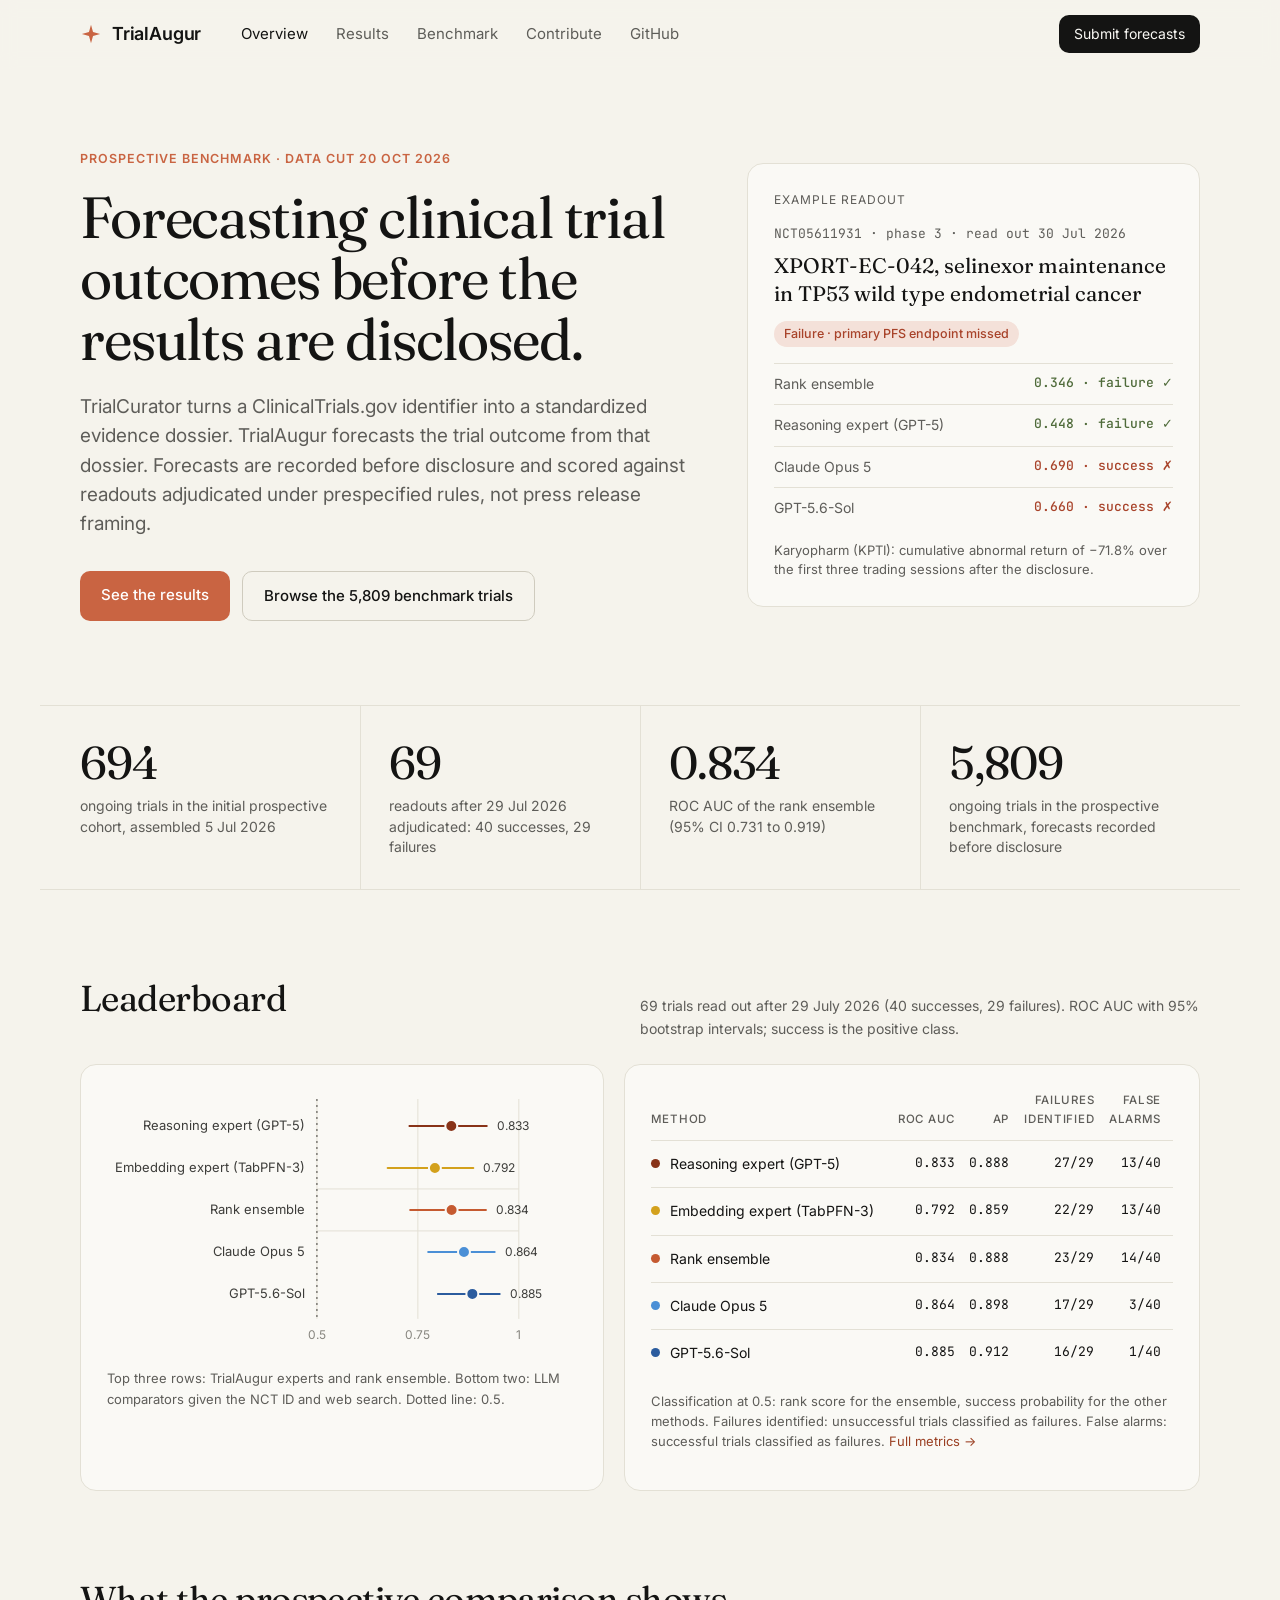
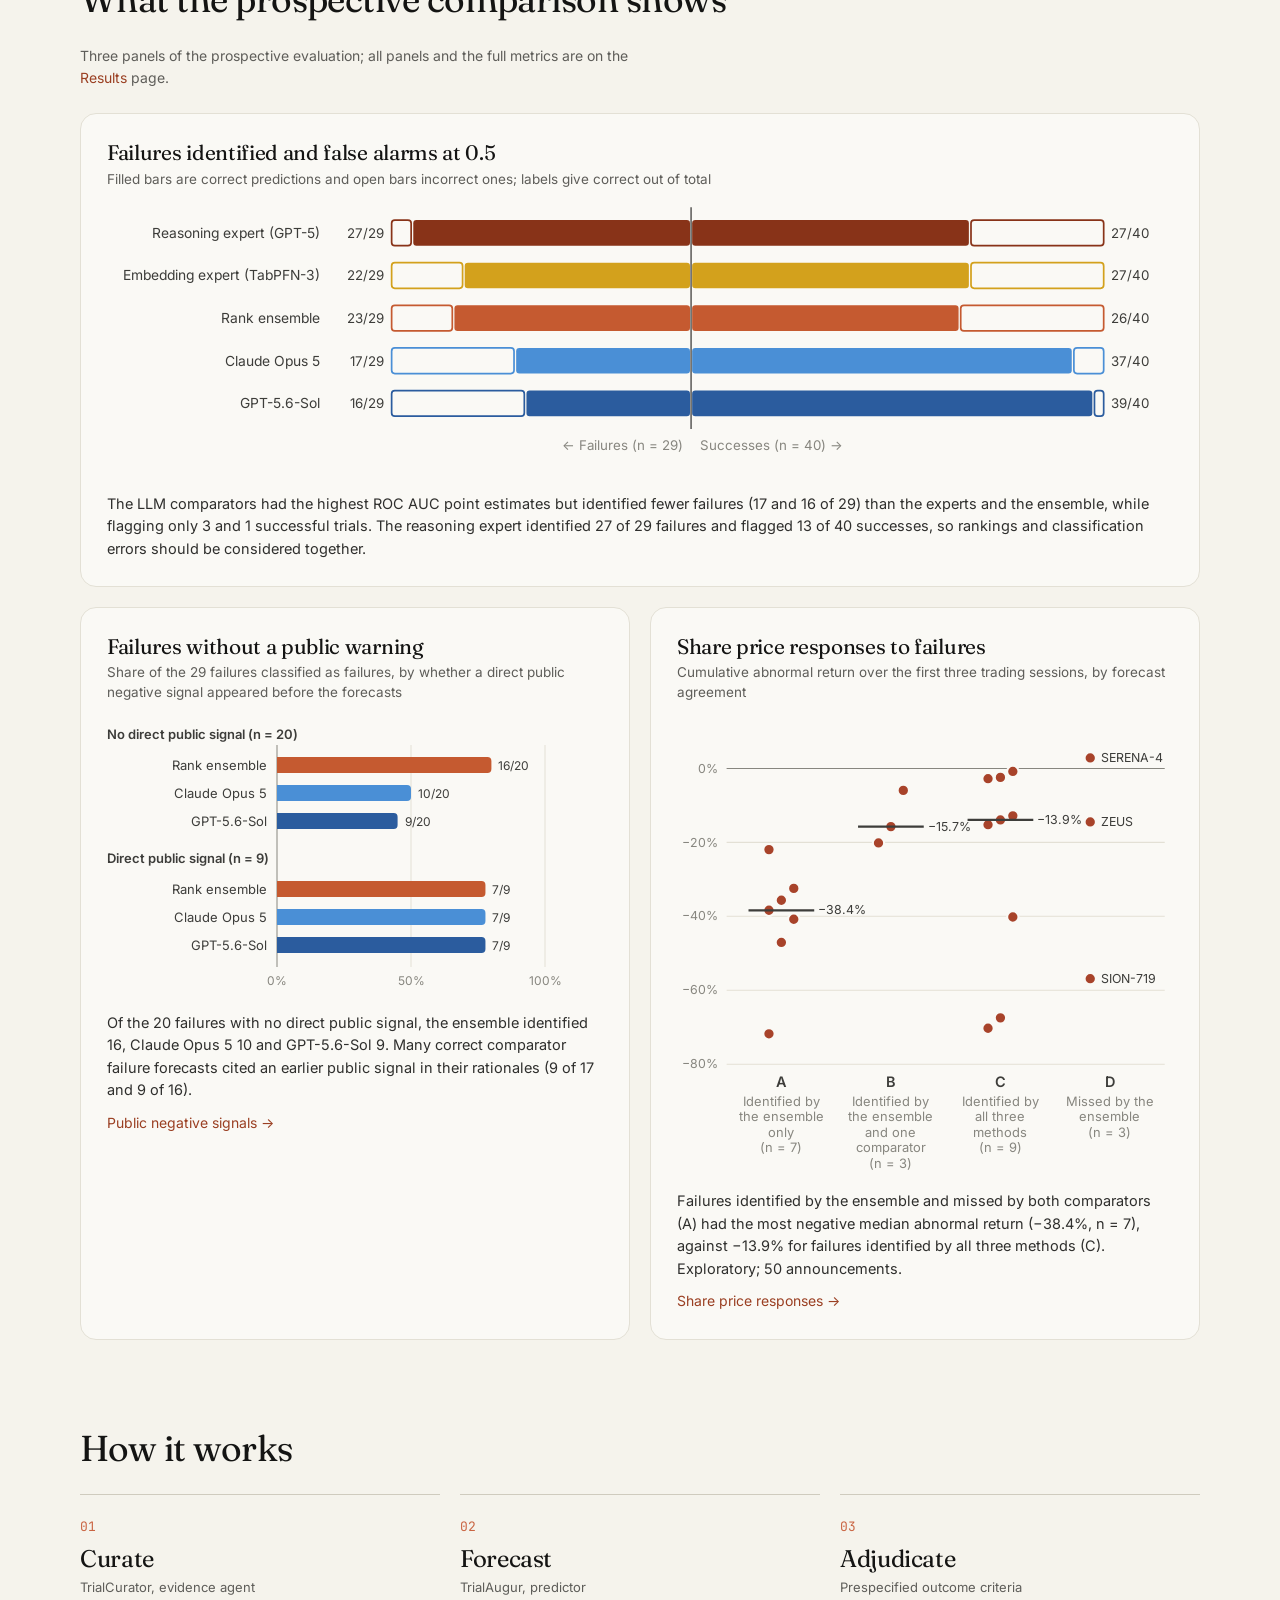
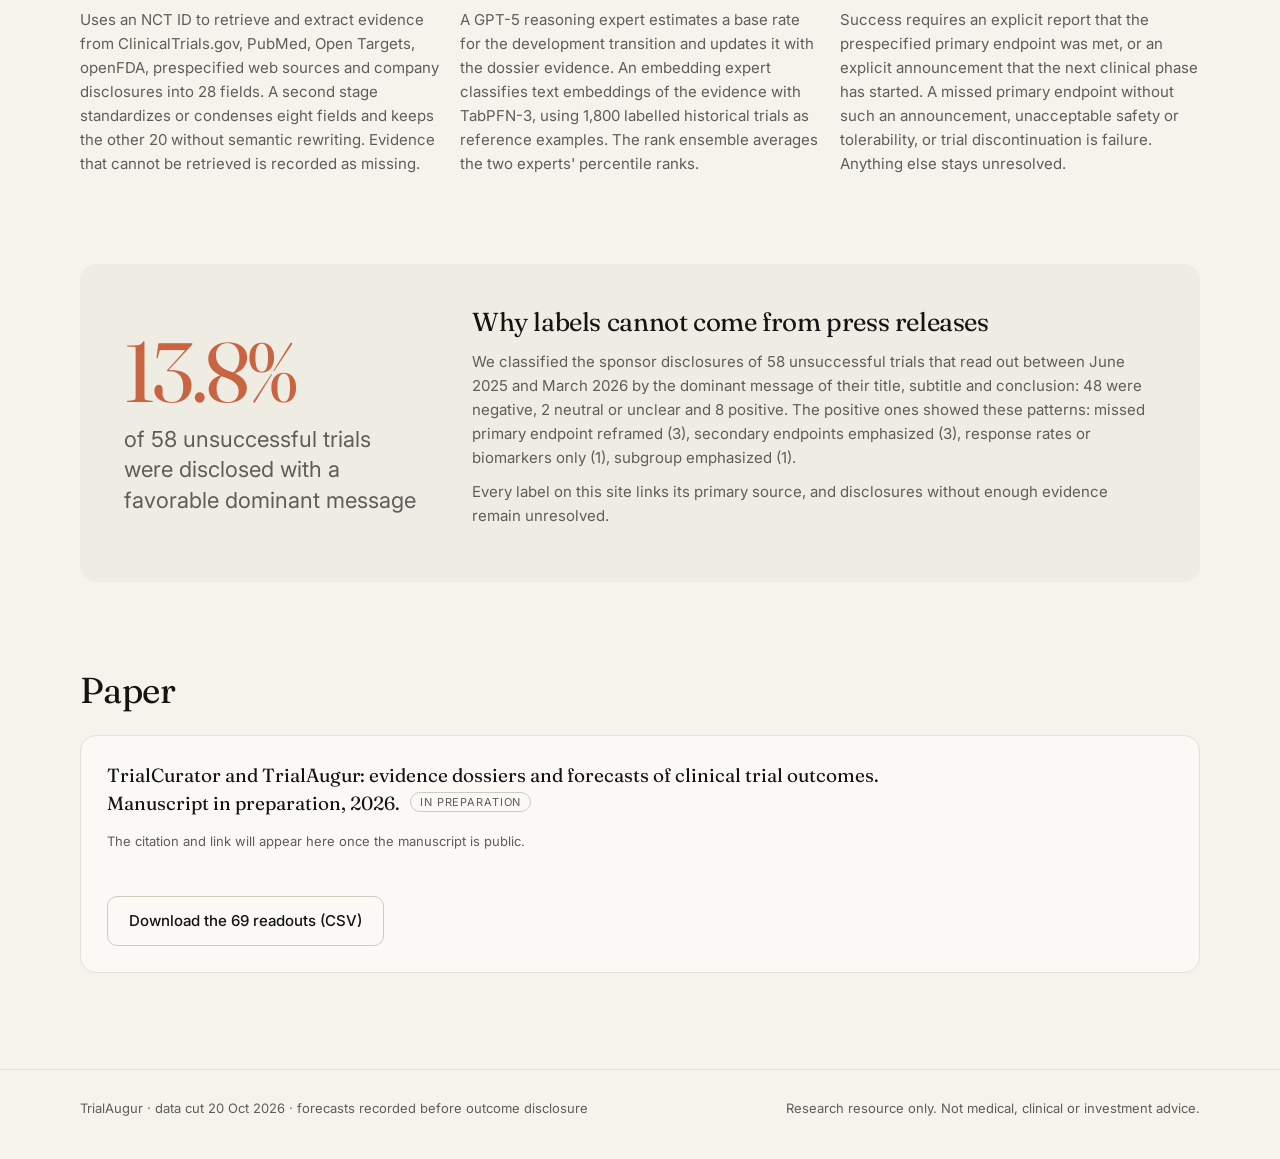
==== commit 768cdde8: "Rebuild the site from the paper figures; benchmark lists NCT IDs only Results follow the figures and" ====
--- a/index.html
+++ b/index.html
@@ -4,13 +4,13 @@
   <meta charset="utf-8">
   <meta name="viewport" content="width=device-width, initial-scale=1">
   <title>TrialAugur</title>
-  <meta name="description" content="Prospective benchmark for clinical trial readout prediction: forecasts committed on chain before readout, outcomes adjudicated under prespecified rules.">
+  <meta name="description" content="Prospective benchmark for clinical trial outcome forecasts: forecasts recorded before outcome disclosure, outcomes adjudicated under prespecified rules.">
   <link rel="icon" href="data:image/svg+xml,<svg xmlns='http://www.w3.org/2000/svg' viewBox='0 0 24 24'><path d='M12 2l2.2 7.8L22 12l-7.8 2.2L12 22l-2.2-7.8L2 12l7.8-2.2z' fill='%23C96442'/></svg>">
   <link rel="preconnect" href="https://fonts.googleapis.com">
   <link rel="preconnect" href="https://fonts.gstatic.com" crossorigin>
   <link href="https://fonts.googleapis.com/css2?family=Fraunces:opsz,wght@9..144,400;9..144,500&family=Inter:wght@400;500;600&family=JetBrains+Mono:wght@400;500&display=swap" rel="stylesheet">
-  <link rel="stylesheet" href="css/style.css?v=10">
-  <script src="js/config.js?v=10"></script>
+  <link rel="stylesheet" href="css/style.css?v=11">
+  <script src="js/config.js?v=11"></script>
 </head>
 <body data-page="home">
   <div id="site-header"></div>
@@ -18,59 +18,91 @@
   <section class="hero"><div class="wrap heroin">
     <div>
       <div class="eyebrow">Prospective benchmark · data cut 20 Oct 2026</div>
-      <h1>Forecasting clinical trial readouts, locked before the outcome exists.</h1>
-      <p class="lede">TrialCurator builds an evidence dossier for each trial. TrialAugur scores it and commits the
-        forecast to a public blockchain. Each readout is then adjudicated under prespecified rules, not press release framing.</p>
+      <h1>Forecasting clinical trial outcomes before the results are disclosed.</h1>
+      <p class="lede">TrialCurator turns a ClinicalTrials.gov identifier into a standardized evidence dossier. TrialAugur
+        forecasts the trial outcome from that dossier. Forecasts are recorded before disclosure and scored against
+        readouts adjudicated under prespecified rules, not press release framing.</p>
       <div class="btns">
-        <a class="btn primary" href="results.html">See the prospective results</a>
-        <a class="btn ghost" href="predictions.html">Browse all 706 forecasts</a>
+        <a class="btn primary" href="results.html">See the results</a>
+        <a class="btn ghost" href="benchmark.html">Browse the 5,809 benchmark trials</a>
       </div>
     </div>
     <div class="card case" id="case"></div>
   </div></section>
 
   <section class="wrap stats">
-    <div class="stat"><div class="v" id="s-cohort">706</div><div class="l">ongoing trials with forecasts committed on chain</div></div>
-    <div class="stat"><div class="v" id="s-eval">70</div><div class="l" id="s-eval-l">readouts after 29 Jul 2026 adjudicated</div></div>
-    <div class="stat"><div class="v" id="s-prauc">0.862</div><div class="l" id="s-prauc-l">PR AUC of the simple rank ensemble</div></div>
-    <div class="stat"><div class="v">20 Jul</div><div class="l">expert forecasts committed on Arbitrum One</div></div>
+    <div class="stat"><div class="v" id="s-cohort">694</div><div class="l">ongoing trials in the initial prospective cohort, assembled 5 Jul 2026</div></div>
+    <div class="stat"><div class="v" id="s-eval">69</div><div class="l" id="s-eval-l">readouts after 29 Jul 2026 adjudicated</div></div>
+    <div class="stat"><div class="v" id="s-roc">0.834</div><div class="l" id="s-roc-l">ROC AUC of the rank ensemble</div></div>
+    <div class="stat"><div class="v" id="s-bench">5,809</div><div class="l">ongoing trials in the prospective benchmark, forecasts recorded before disclosure</div></div>
   </section>
 
   <section class="wrap section">
     <div class="sechead"><h2>Leaderboard</h2>
-      <p id="lb-sub">PR AUC with 95% bootstrap intervals; success is the positive class. Dotted line marks the success rate.</p></div>
+      <p id="lb-sub">ROC AUC with 95% bootstrap intervals; success is the positive class.</p></div>
     <div class="grid2">
       <div class="card"><div id="lb-chart"></div>
-        <div class="legend"><span><span class="dot o"></span>TrialAugur</span><span><span class="dot c"></span>Zero shot comparator</span></div></div>
+        <div class="legend" id="lb-legend"></div></div>
       <div class="card scroll"><table class="t" id="lb-table"></table>
-        <p class="note">Failures caught: failures called failure. False alarms: successes called failure. Both at the prespecified 0.5 threshold.
-          <a href="results.html">Full metrics →</a></p></div>
+        <p class="note">Classification at 0.5: rank score for the ensemble, success probability for the other methods.
+          Failures identified: unsuccessful trials classified as failures. False alarms: successful trials classified as
+          failures. <a href="results.html#prospective">Full metrics →</a></p></div>
+    </div>
+  </section>
+
+  <section class="wrap section">
+    <div class="sechead"><h2>What the prospective comparison shows</h2>
+      <p>Three panels of the prospective evaluation; all panels and the full metrics are on the
+        <a href="results.html#prospective">Results</a> page.</p></div>
+    <div class="card">
+      <h3>Failures identified and false alarms at 0.5</h3>
+      <p class="sub">Filled bars are correct predictions and open bars incorrect ones; labels give correct out of total</p>
+      <div id="hl-cls"></div>
+      <p class="takeaway" id="hl-cls-t"></p>
+    </div>
+    <div class="grid2 even" style="margin-top:20px">
+      <div class="card">
+        <h3>Failures without a public warning</h3>
+        <p class="sub" id="hl-sig-sub"></p>
+        <div id="hl-sig"></div>
+        <p class="takeaway" id="hl-sig-t"></p>
+        <a class="more" href="results.html#signals">Public negative signals →</a>
+      </div>
+      <div class="card">
+        <h3>Share price responses to failures</h3>
+        <p class="sub">Cumulative abnormal return over the first three trading sessions, by forecast agreement</p>
+        <div id="hl-car"></div>
+        <p class="takeaway" id="hl-car-t"></p>
+        <a class="more" href="results.html#market">Share price responses →</a>
+      </div>
     </div>
   </section>
 
   <section class="wrap section">
     <div class="sechead"><h2>How it works</h2></div>
     <div class="steps">
-      <div class="step"><div class="n">01</div><h3>Collect</h3><div class="who">TrialCurator, evidence agent</div>
-        <p>Turns a ClinicalTrials.gov identifier into a fixed schema dossier of 33 variables drawn from ClinicalTrials.gov,
-          PubMed, Open Targets, openFDA, prespecified web sources and company disclosures. Missing evidence stays marked as missing.</p></div>
+      <div class="step"><div class="n">01</div><h3>Curate</h3><div class="who">TrialCurator, evidence agent</div>
+        <p>Uses an NCT ID to retrieve and extract evidence from ClinicalTrials.gov, PubMed, Open Targets, openFDA,
+          prespecified web sources and company disclosures into 28 fields. A second stage standardizes or condenses
+          eight fields and keeps the other 20 without semantic rewriting. Evidence that cannot be retrieved is recorded
+          as missing.</p></div>
       <div class="step"><div class="n">02</div><h3>Forecast</h3><div class="who">TrialAugur, predictor</div>
-        <p>A GPT-5 reasoning expert, an embedding expert (TabPFN-3) and a fine tuned Qwen3-235B expert each estimate the
-          probability of success. A prespecified simple rank ensemble averages their percentile ranks.</p></div>
-      <div class="step"><div class="n">03</div><h3>Adjudicate</h3><div class="who">Prespecified evidentiary rules</div>
-        <p>Success needs an explicit statement that the primary endpoint was met or that the next phase will start. A missed
-          primary endpoint, unacceptable safety or discontinuation is failure. Anything less stays unresolved.</p></div>
+        <p>A GPT-5 reasoning expert estimates a base rate for the development transition and updates it with the dossier
+          evidence. An embedding expert classifies text embeddings of the evidence with TabPFN-3, using 1,800 labelled
+          historical trials as reference examples. The rank ensemble averages the two experts' percentile ranks.</p></div>
+      <div class="step"><div class="n">03</div><h3>Adjudicate</h3><div class="who">Prespecified outcome criteria</div>
+        <p>Success requires an explicit report that the prespecified primary endpoint was met, or an explicit
+          announcement that the next clinical phase has started. A missed primary endpoint without such an announcement,
+          unacceptable safety or tolerability, or trial discontinuation is failure. Anything else stays unresolved.</p></div>
     </div>
   </section>
 
   <section class="wrap section">
     <div class="callout">
-      <div class="big">31%<small>of 83 failed trials were announced in a positive tone</small></div>
+      <div class="big" id="fr-big">13.8%<small id="fr-small">of 58 unsuccessful trials were disclosed with a favorable dominant message</small></div>
       <div>
         <h3>Why labels cannot come from press releases</h3>
-        <p>Among 83 failures that read out between June 2025 and March 2026, 26 were framed positively. The most common
-          pattern was a missed primary endpoint with another finding made the headline, followed by emphasis on a subgroup,
-          on response rates or biomarkers, or on secondary endpoints.</p>
+        <p id="fr-text"></p>
         <p>Every label on this site links its primary source, and disclosures without enough evidence remain unresolved.</p>
       </div>
     </div>
@@ -83,12 +115,12 @@
         <div class="cite"><span id="paper-cite"></span><span class="tag" id="paper-tag">In preparation</span></div>
         <p class="note" id="paper-note">The citation and link will appear here once the manuscript is public.</p>
       </div>
-      <a class="btn ghost" href="downloads/trialaugur_prospective_matrix.csv" download>Download results (CSV)</a>
+      <a class="btn ghost" href="downloads/trialaugur_prospective_69.csv" download>Download the 69 readouts (CSV)</a>
     </div>
   </section>
 
   <div id="site-footer"></div>
-  <script src="js/common.js?v=10"></script>
-  <script src="js/home.js?v=10"></script>
+  <script src="js/common.js?v=11"></script>
+  <script src="js/home.js?v=11"></script>
 </body>
 </html>
--- a/css/style.css
+++ b/css/style.css
@@ -77,7 +77,7 @@
 
 /* ---------- home hero ---------- */
 .hero .heroin { display: grid; grid-template-columns: 1.35fr 1fr; gap: 56px; align-items: center;
-  padding: 80px 0 84px; }
+  padding-top: 80px; padding-bottom: 84px; }
 .hero h1 { font-size: 58px; line-height: 1.05; letter-spacing: -.02em; }
 
 .card { background: var(--card); border: 1px solid var(--line); border-radius: var(--rc); padding: 26px; }
@@ -137,6 +137,10 @@
 table.t tr.group td { font-size: 11.5px; text-transform: uppercase; letter-spacing: .06em; color: var(--faint);
   padding-top: 18px; border-top: 0; }
 .scroll { overflow-x: auto; }
+table.t.compact td, table.t.compact th { padding-right: 9px; }
+table.t.compact .num { font-size: 12px; }
+table.t.compact .ci { font-size: 10.5px; }
+table.t.compact th { font-size: 10.5px; letter-spacing: .04em; }
 .dot { display: inline-block; width: 9px; height: 9px; border-radius: 50%; margin-right: 10px; vertical-align: 1px; }
 .dot.o { background: var(--accent); }
 .dot.c { background: var(--cmp); }
@@ -247,6 +251,45 @@
 footer.foot .row { display: flex; justify-content: space-between; gap: 24px; flex-wrap: wrap; }
 footer.foot a { color: var(--muted); text-decoration: underline; text-decoration-color: var(--line-strong); }
 
+/* ---------- results page: section nav, card titles, legends ---------- */
+.subnav { position: sticky; top: 68px; z-index: 15; background: rgba(245, 243, 236, .95);
+  backdrop-filter: saturate(1.2) blur(8px); border-top: 1px solid var(--line); border-bottom: 1px solid var(--line); }
+.subnav .wrap { display: flex; gap: 26px; height: 46px; align-items: center; overflow-x: auto; scrollbar-width: none; }
+.subnav a { color: var(--muted); font-size: 14px; white-space: nowrap; }
+.subnav a:hover { color: var(--fg); text-decoration: none; }
+section[id], .card[id] { scroll-margin-top: 130px; }
+.card h3 { font-size: 21px; margin: 0 0 4px; }
+.card .sub { font-size: 13.5px; color: var(--muted); margin: 0 0 14px; line-height: 1.5; }
+.panelhead { font-size: 12px; text-transform: uppercase; letter-spacing: .06em; color: var(--muted); margin: 6px 0 2px; }
+.hl { color: var(--accent-ink); font-weight: 600; }
+.legend .sq { display: inline-block; width: 12px; height: 12px; border-radius: 3px; margin-right: 6px; vertical-align: -1px; }
+.legend .sq.outline { background: transparent; box-shadow: inset 0 0 0 1.6px var(--fg); }
+.wide { min-width: 900px; }
+.wide.mid { min-width: 720px; }
+.timeline.four { grid-template-columns: repeat(4, 1fr); }
+.grid3 { display: grid; grid-template-columns: repeat(3, 1fr); gap: 20px; }
+.grid3 > * { min-width: 0; }
+.card.point { display: flex; flex-direction: column; }
+.card.point p { color: #2f2f2d; font-size: 14.5px; line-height: 1.6; margin: 6px 0 14px; flex: 1; }
+.card.point a { font-size: 14px; }
+.card .takeaway { font-size: 14.5px; color: #2f2f2d; margin: 12px 0 0; line-height: 1.55; }
+.btn.small { padding: 8px 14px; font-size: 14px; }
+
+/* ---------- benchmark page ---------- */
+.funnel { list-style: none; margin: 4px 0 0; padding: 0; }
+.funnel li { display: grid; grid-template-columns: 96px 1fr; gap: 14px; padding: 11px 0; border-top: 1px solid var(--line);
+  font-size: 14px; line-height: 1.5; }
+.funnel li:first-child { border-top: 0; }
+.funnel b { font-family: var(--display); font-weight: 400; font-size: 22px; line-height: 1.1; }
+.funnel span { color: var(--muted); }
+.funnel li:last-child b { color: var(--accent); }
+ul.plain { list-style: none; padding: 0; margin: 10px 0 0; }
+ul.plain li { padding: 11px 0; border-top: 1px solid var(--line); font-size: 14.5px; color: #2f2f2d; line-height: 1.55; }
+ul.plain li:first-child { border-top: 0; }
+.ncts { display: grid; grid-template-columns: repeat(auto-fill, minmax(124px, 1fr)); gap: 4px 14px; max-height: 560px;
+  overflow-y: auto; font-family: var(--mono); font-size: 13px; }
+.ncts a { padding: 3px 0; }
+
 /* ---------- responsive ---------- */
 @media (max-width: 960px) {
   .hero .heroin, .grid2, .grid2.even, .callout { grid-template-columns: 1fr; gap: 32px; }
@@ -254,8 +297,8 @@
   .stats { grid-template-columns: repeat(2, 1fr); }
   .stat:nth-child(3) { padding-left: 0; border-left: 0; }
   .stat:nth-child(n+3) { border-top: 1px solid var(--line); }
-  .steps, .kpis { grid-template-columns: 1fr; gap: 28px; }
-  .timeline { grid-template-columns: 1fr; }
+  .steps, .kpis, .grid3 { grid-template-columns: 1fr; gap: 20px; }
+  .timeline, .timeline.four { grid-template-columns: 1fr; }
   .timeline::before { left: 5px; right: auto; top: 0; bottom: 0; width: 1px; height: auto; }
   .tl { padding: 0 0 18px 28px; }
   .tl::before { top: 4px; }
@@ -269,7 +312,7 @@
   .nav .cta { display: none; }
   .menu-btn { display: block; margin-left: auto; }
   .navin { gap: 16px; }
-  .hero .heroin { padding: 48px 0; }
+  .hero .heroin { padding-top: 48px; padding-bottom: 48px; }
   .hero h1, .pagehead h1 { font-size: 36px; }
   .lede { font-size: 17px; }
   .stat .v { font-size: 34px; }
@@ -279,4 +322,8 @@
   .callout .big { font-size: 64px; }
   .filters input[type=search] { min-width: 0; width: 100%; max-width: none; }
   .section { padding-top: 64px; }
+  .subnav { top: 68px; }
+  .funnel li { grid-template-columns: 78px 1fr; }
 }
+
+.card a.more { display: inline-block; margin-top: 10px; font-size: 14px; }
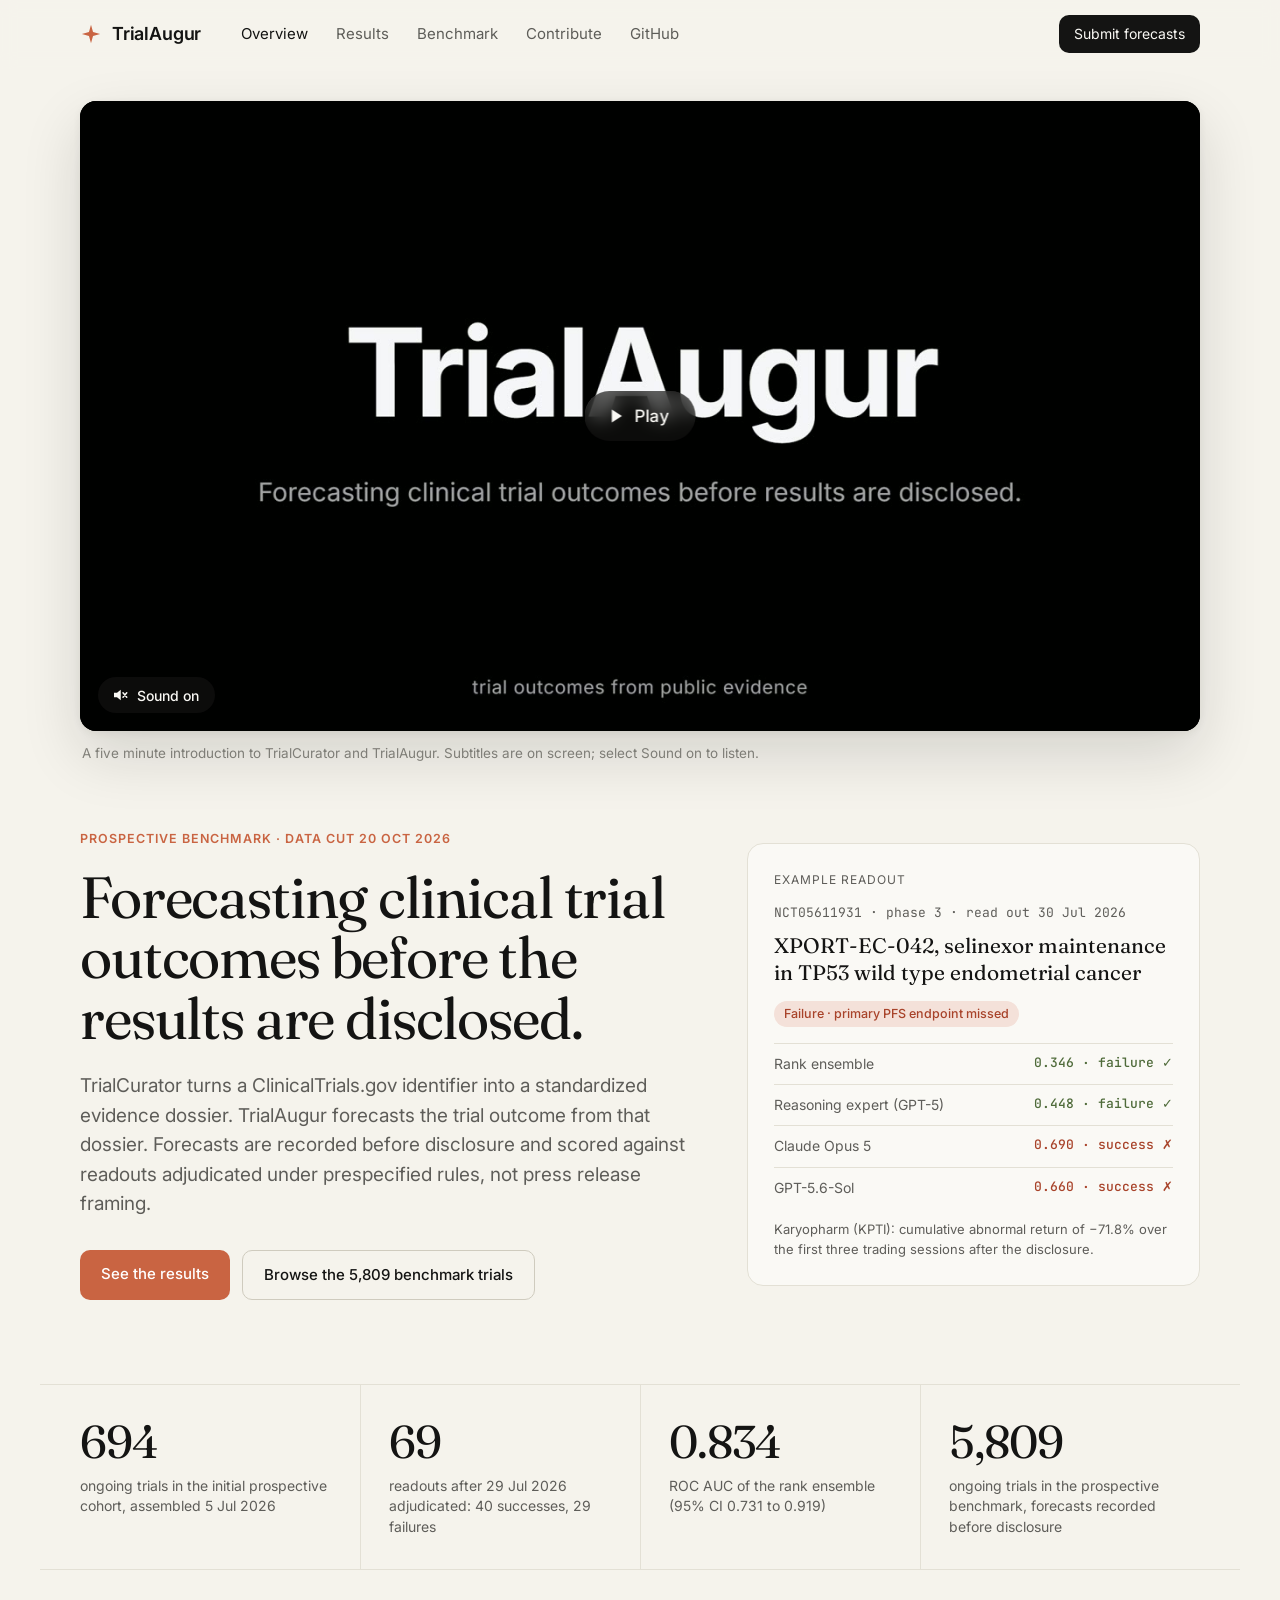
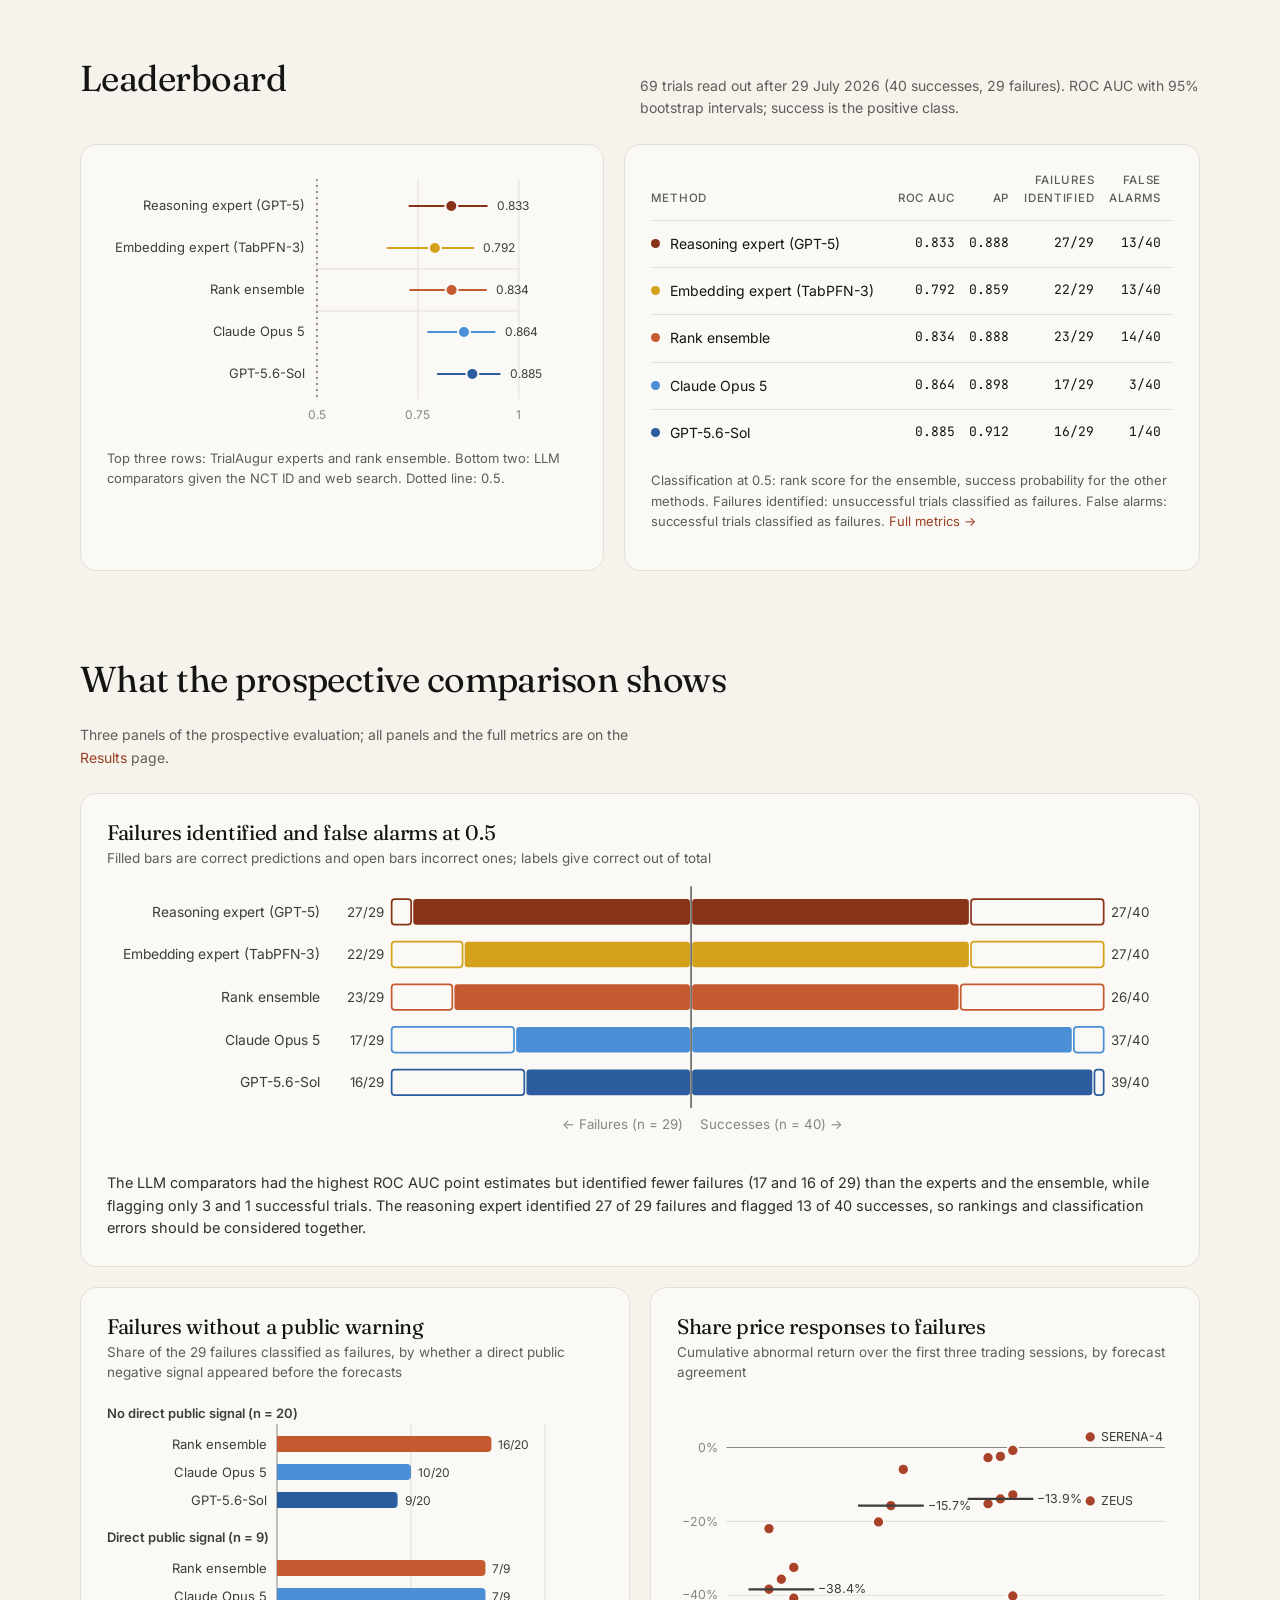
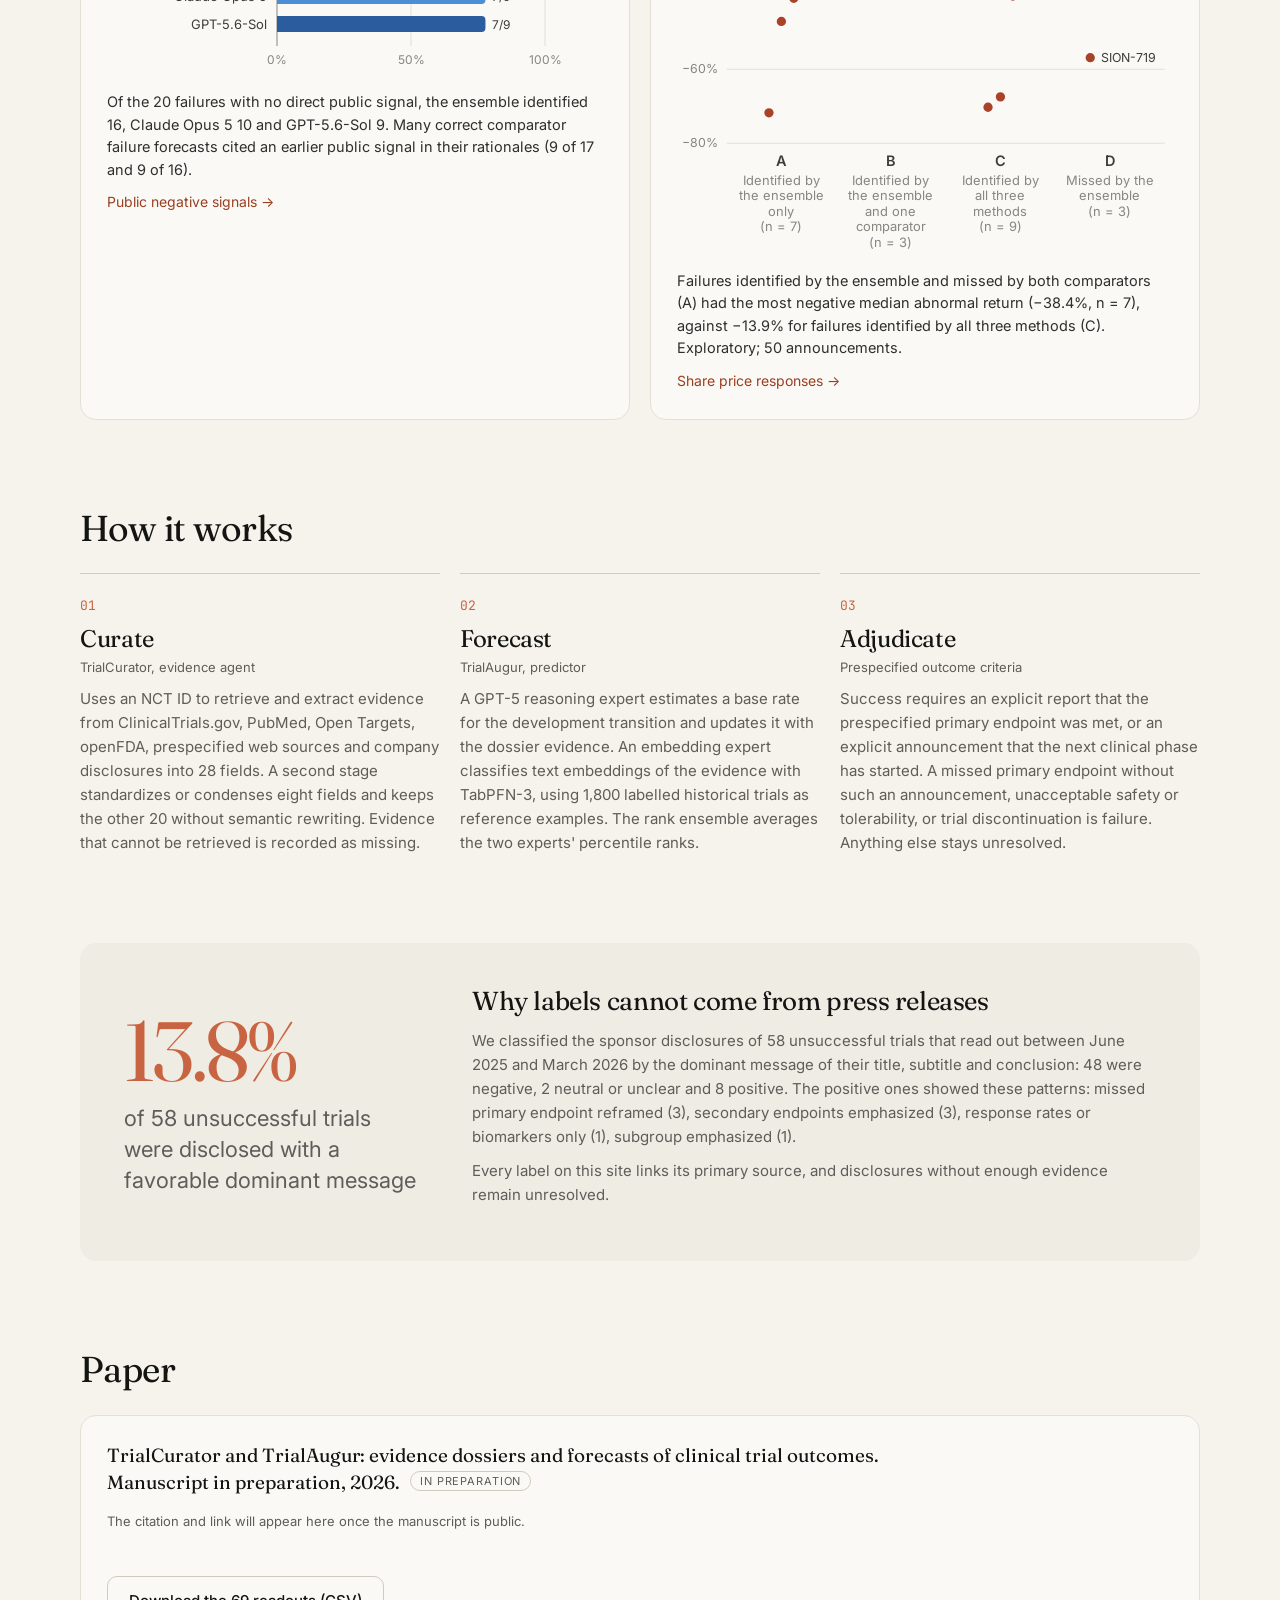
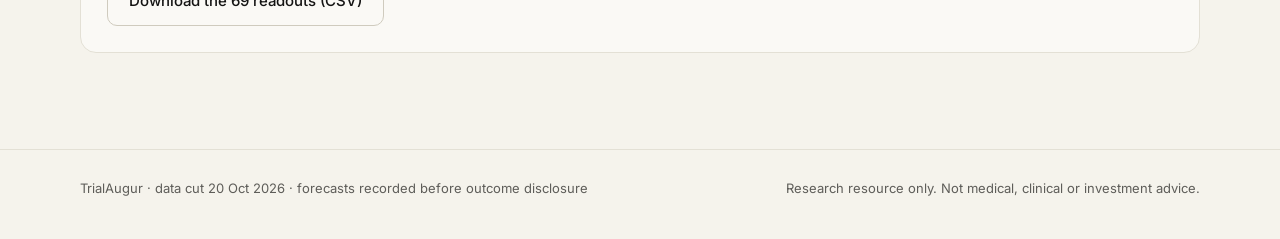
==== commit 1a815404: "Homepage: introduction video that starts muted on arrival English five minute introduction to TrialC" ====
--- a/index.html
+++ b/index.html
@@ -9,11 +9,21 @@
   <link rel="preconnect" href="https://fonts.googleapis.com">
   <link rel="preconnect" href="https://fonts.gstatic.com" crossorigin>
   <link href="https://fonts.googleapis.com/css2?family=Fraunces:opsz,wght@9..144,400;9..144,500&family=Inter:wght@400;500;600&family=JetBrains+Mono:wght@400;500&display=swap" rel="stylesheet">
-  <link rel="stylesheet" href="css/style.css?v=11">
+  <link rel="stylesheet" href="css/style.css?v=12">
   <script src="js/config.js?v=11"></script>
 </head>
 <body data-page="home">
   <div id="site-header"></div>
+
+  <section class="wrap intro">
+    <div class="introframe">
+      <video id="intro-video" src="media/trialaugur_intro.mp4" poster="media/trialaugur_intro_poster.jpg" muted playsinline preload="auto"
+        aria-label="Five minute introduction to TrialCurator and TrialAugur, with burned in subtitles"></video>
+      <button class="introbtn sound" id="intro-sound" type="button" hidden></button>
+      <button class="introbtn center" id="intro-play" type="button" hidden></button>
+    </div>
+    <p class="introcap">A five minute introduction to TrialCurator and TrialAugur. Subtitles are on screen; select Sound on to listen.</p>
+  </section>
 
   <section class="hero"><div class="wrap heroin">
     <div>
@@ -122,5 +132,6 @@
   <div id="site-footer"></div>
   <script src="js/common.js?v=11"></script>
   <script src="js/home.js?v=11"></script>
+  <script src="js/intro.js?v=12"></script>
 </body>
 </html>
--- a/css/style.css
+++ b/css/style.css
@@ -327,3 +327,25 @@
 }
 
 .card a.more { display: inline-block; margin-top: 10px; font-size: 14px; }
+
+/* ---------- home introduction video ---------- */
+.intro { padding-top: 32px; }
+.introframe { position: relative; border-radius: var(--rc); overflow: hidden; background: #000; aspect-ratio: 16 / 9;
+  box-shadow: 0 24px 60px rgba(20, 20, 19, .14), 0 2px 8px rgba(20, 20, 19, .06); }
+.introframe video { display: block; width: 100%; height: 100%; object-fit: cover; cursor: pointer; }
+.introbtn { position: absolute; display: inline-flex; align-items: center; gap: 8px; border: 0; cursor: pointer;
+  font-family: var(--sans); font-weight: 500; color: #FAF9F5; background: rgba(20, 20, 19, .62);
+  -webkit-backdrop-filter: blur(10px); backdrop-filter: blur(10px); border-radius: 999px; }
+.introbtn:hover { background: rgba(20, 20, 19, .8); }
+.introbtn svg { width: 18px; height: 18px; flex: none; }
+.introbtn.sound { left: 18px; bottom: 18px; font-size: 14px; padding: 9px 16px 9px 13px; }
+.introbtn.center { left: 50%; top: 50%; transform: translate(-50%, -50%); font-size: 17px; padding: 14px 26px 14px 20px; }
+.introbtn.center svg { width: 22px; height: 22px; }
+.introbtn[hidden] { display: none; }
+.introcap { margin: 12px 2px 0; font-size: 13.5px; color: var(--faint); }
+.intro + .hero .heroin { padding-top: 64px; }
+@media (max-width: 720px) {
+  .intro { padding-top: 16px; }
+  .introbtn.sound { left: 10px; top: 10px; bottom: auto; font-size: 13px; padding: 7px 12px 7px 10px; }
+  .intro + .hero .heroin { padding-top: 40px; }
+}
